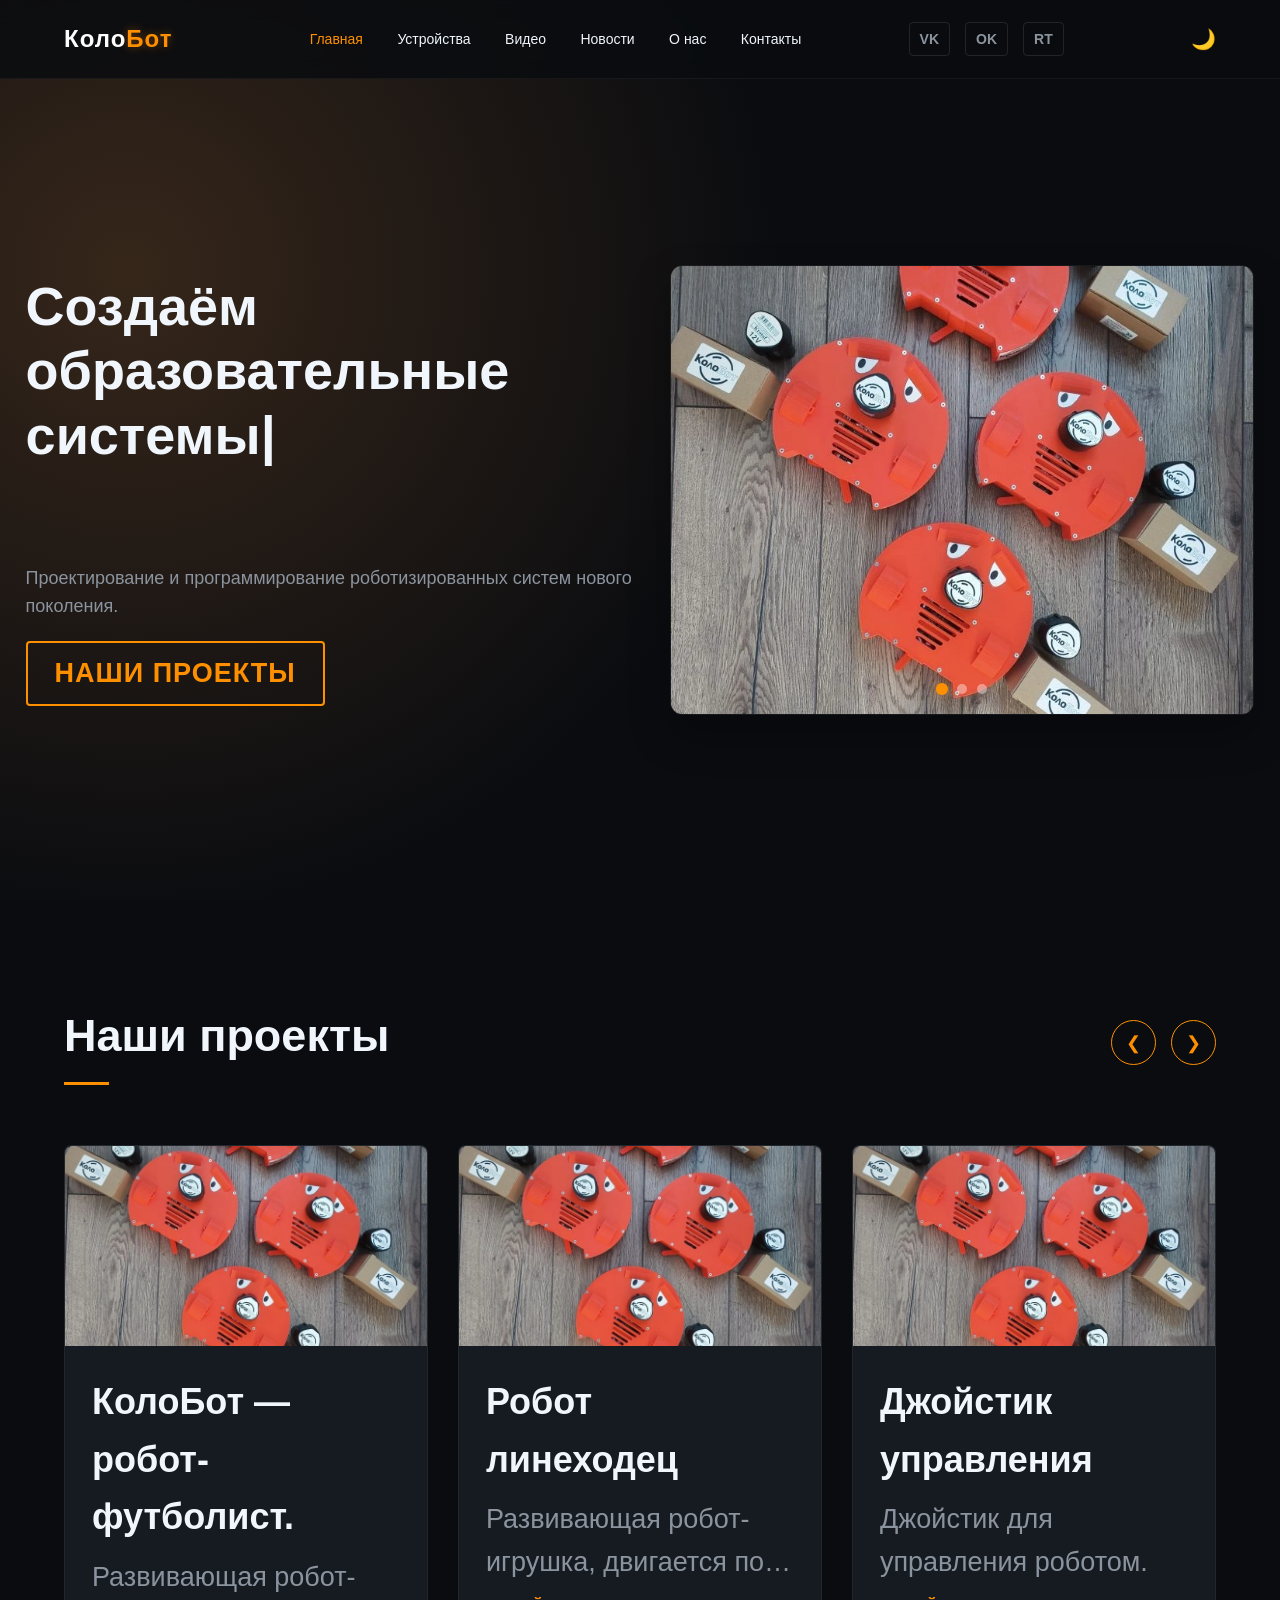
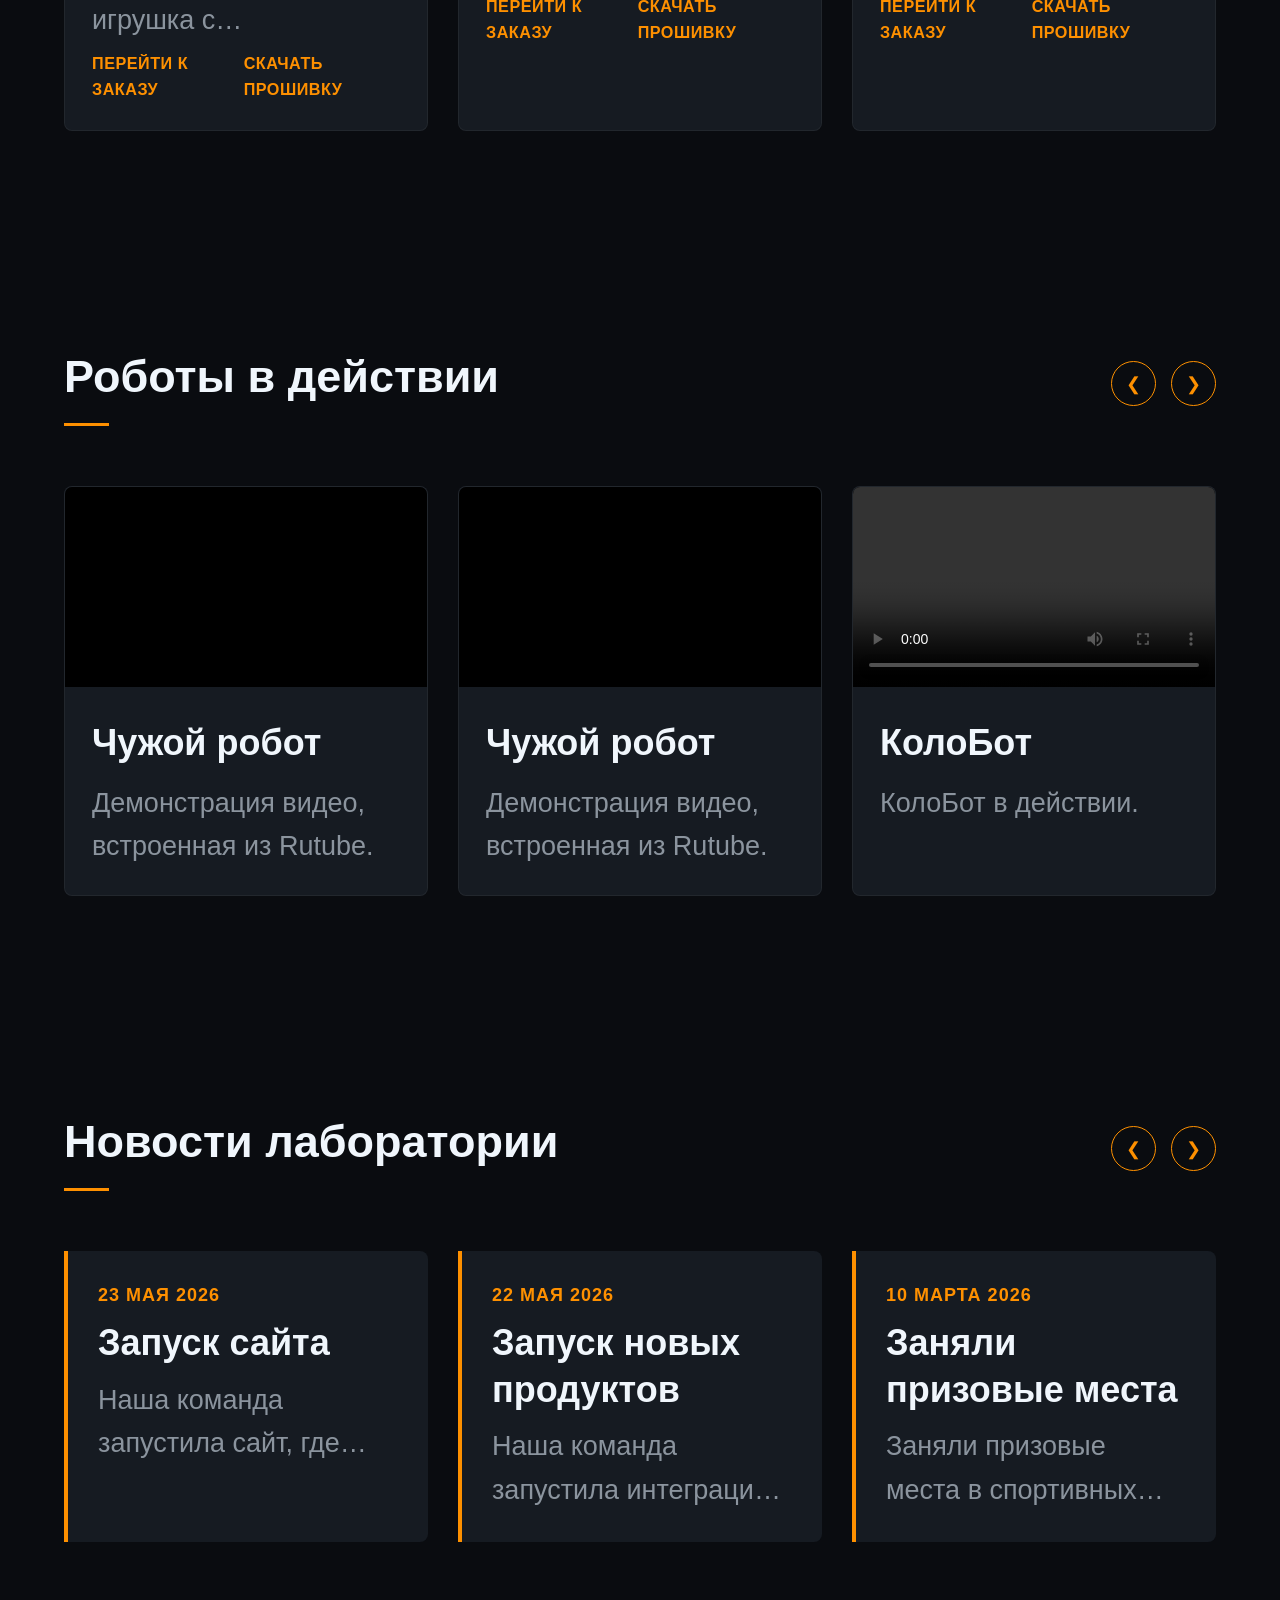
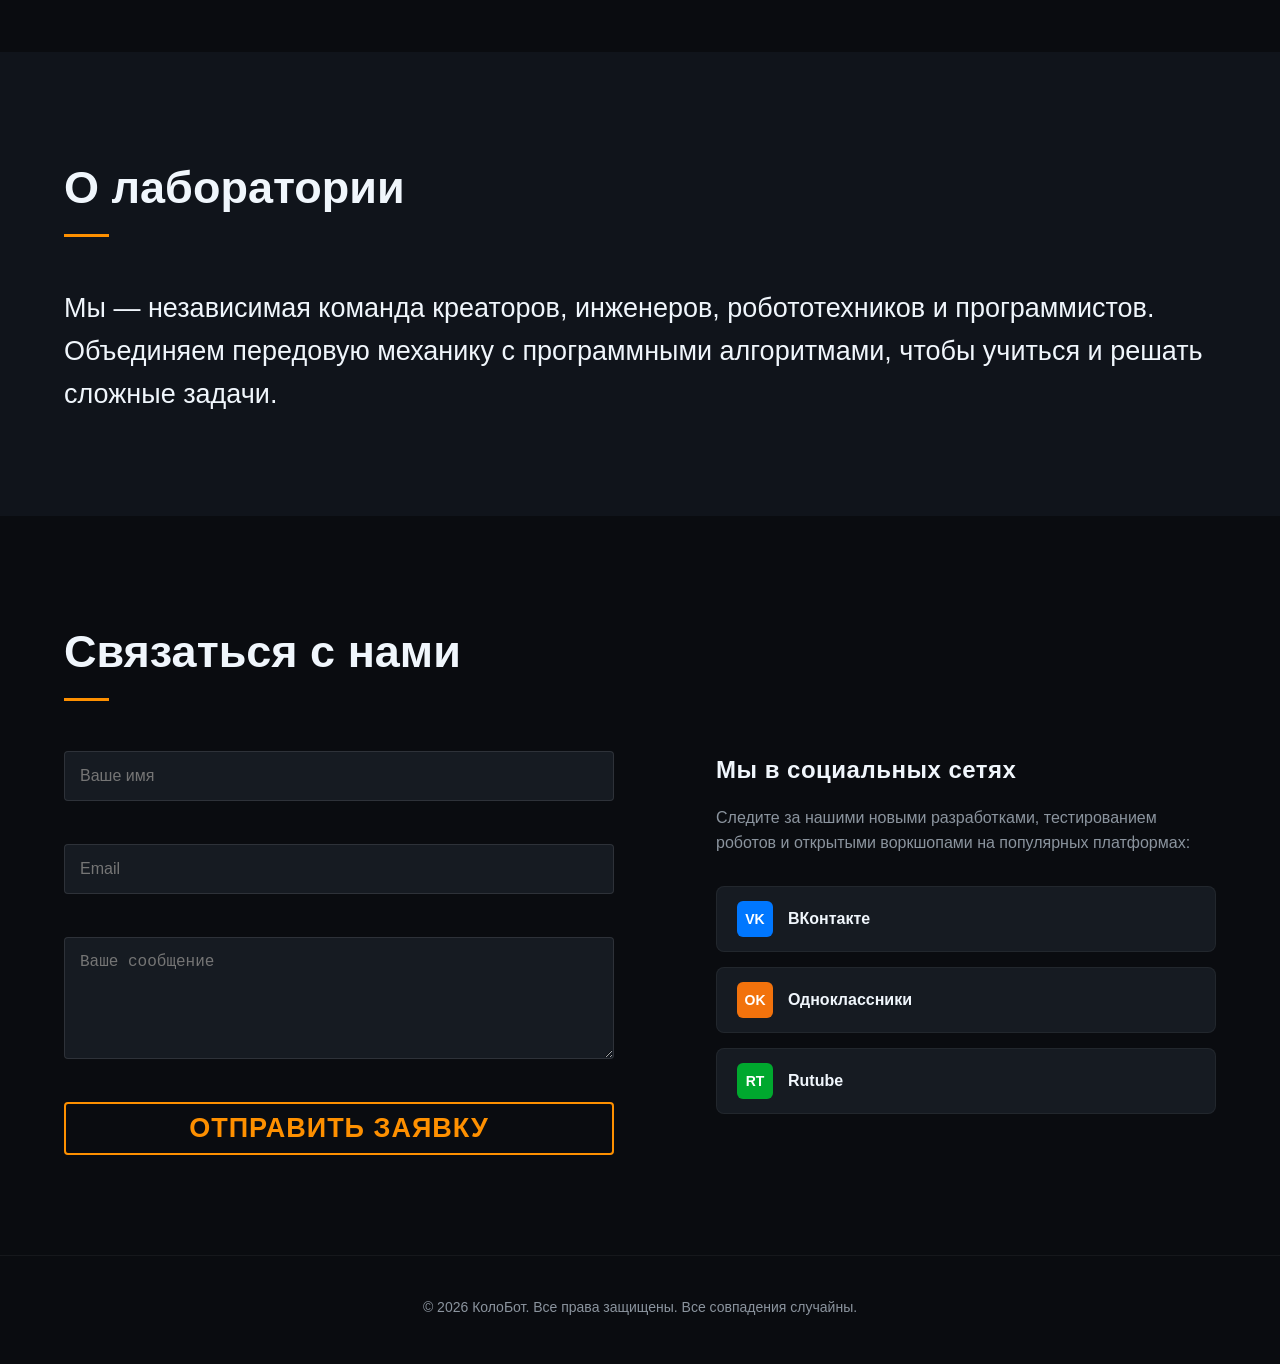
==== index.html @ d5ae2d31 "Add files via upload" ====
<!DOCTYPE html>
<html lang="ru">

<head>
    <meta charset="UTF-8">
    <meta name="viewport" content="width=device-width, initial-scale=1.0">
    <title>КолоБот</title>
    <link rel="stylesheet" href="styles.css">
    <script src="theme_script.js"></script>
    <script defer src="settings/devices.js"></script>
    <script defer src="settings/video.js"></script>
    <script defer src="settings/newsList.js"></script>
    <script defer src="main_script.js"></script>
</head>

<body>
    <header class="header">
        <a href="#main" title="Лаборатория робототехники" class="logo">Коло<span>Бот</span></a>

        <button class="menu-toggle" id="menuToggle" aria-label="Открыть меню">
            <span></span><span></span><span></span>
        </button>

        <nav class="nav" id="navMenu">
            <a href="#main" class="nav-link active">Главная</a>
            <a href="#devices" class="nav-link">Устройства</a>
            <a href="#video-gallery" class="nav-link">Видео</a>
            <a href="#news" class="nav-link">Новости</a>
            <a href="#about" class="nav-link">О нас</a>
            <a href="#contacts" class="nav-link">Контакты</a>

            <!-- Соцсети внутри мобильного меню (для смартфонов) -->
            <div class="header-socials mobile-only">
                <a href="https://vk.com" target="_blank" rel="noopener" title="Наш GitHub">VK</a>
                <a href="https://ok.ru" target="_blank" rel="noopener" title="Наш Telegram">OK</a>
                <a href="https://rutube.ru" target="_blank" rel="noopener" title="Наш Telegram">RT</a>
            </div>
        </nav>

        <!-- Соцсети в шапке (для ПК) -->
        <div class="header-socials desktop-only">
            <a href="https://vk.com" target="_blank" rel="noopener" title="Наш GitHub">VK</a>
            <a href="https://ok.ru" target="_blank" rel="noopener" title="Наш Telegram">OK</a>
            <a href="https://rutube.ru" target="_blank" rel="noopener" title="Наш Telegram">RT</a>
        </div>

        <button class="btn-toggle-theme" id="themeToggle" aria-label="Сменить тему">🌙</button>
    </header>

    <main>
        <!-- Главный экран со слайд-шоу -->
        <section id="main" class="hero">
            <div class="hero-container">
                <div class="hero-content">
                    <h1>Создаём <span id="typing-text"></span></h1>
                    <p>Проектирование и программирование роботизированных систем нового поколения.</p>
                    <a href="#devices" class="btn-primary">Наши проекты</a>
                </div>
                <div class="hero-slideshow" id="heroSlideshow">
                    <!-- Слайд 1 (активный по умолчанию) -->
                    <div class="slide active" style="background-image: url('image/head-img_1.jpg');"></div>
                    <!-- Слайд 2 -->
                    <div class="slide" style="background-color: #374151;"></div>
                    <!-- Слайд 3 -->
                    <div class="slide" style="background-image: url('image/head-img_1.jpg');"></div>
                    <!-- Индикаторы (точки) -->
                    <div class="slideshow-dots" id="slideshowDots">
                        <span class="dot active"></span>
                        <span class="dot"></span>
                        <span class="dot"></span>
                    </div>
                </div>
            </div>
        </section>
        <!-- Раздел: Устройства (с каруселью) -->
        <section id="devices" class="section">
            <div class="section-header">
                <h2 class="section-title">Наши проекты</h2>
                <!-- Кнопки управления каруселью -->
                <div class="carousel-controls">
                    <button class="carousel-btn btn-prev" id="prevBtn" aria-label="Назад">&#10094;</button>
                    <button class="carousel-btn btn-next" id="nextBtn" aria-label="Вперед">&#10095;</button>
                </div>
            </div>
            <div class="carousel-viewport">
                <!-- вставит карточки из JS -->
                <div class="carousel-track" id="carouselTrack"></div>
            </div>
        </section>

        <!-- Раздел: Видеогалерея (с каруселью) -->
        <section id="video-gallery" class="section">
            <div class="section-header">
                <h2 class="section-title">Роботы в действии</h2>
                <!-- Кнопки управления каруселью видео -->
                <div class="carousel-controls">
                    <button class="carousel-btn" id="videoPrevBtn" aria-label="Назад">&#10094;</button>
                    <button class="carousel-btn" id="videoNextBtn" aria-label="Вперед">&#10095;</button>
                </div>
            </div>
            <div class="carousel-viewport">
                <div class="carousel-track" id="videoTrack">
                </div>
            </div>
        </section>

        <!-- Раздел: Новости (с каруселью) -->
        <section id="news" class="section">
            <div class="section-header">
                <h2 class="section-title">Новости лаборатории</h2>
                <div class="carousel-controls">
                    <button class="carousel-btn" id="newsPrevBtn" aria-label="Назад">&#10094;</button>
                    <button class="carousel-btn" id="newsNextBtn" aria-label="Вперед">&#10095;</button>
                </div>
            </div>

            <div class="carousel-viewport">
                <div class="carousel-track" id="newsTrack">
                </div>
            </div>
        </section>

        <!-- Раздел: О нас -->
        <section id="about" class="section bg-alt">
            <h2 class="section-title">О лаборатории</h2>
            <p style="font-size: 3vmin;">Мы — независимая команда креаторов, инженеров, робототехников и программистов. Объединяем передовую
                механику с программными алгоритмами, чтобы учиться и решать сложные задачи.</p>
        </section>

        <!-- Раздел: Контакты -->
        <section id="contacts" class="section">
            <h2 class="section-title">Связаться с нами</h2>
            <div class="contacts-container">
                <form class="contact-form" id="contactForm">
                    <!-- Поле 1: Имя -->
                    <div class="form-group">
                        <input type="text" name="name" id="userName" placeholder="Ваше имя" required
                            autocomplete="name">
                        <span class="error-message" id="nameError"></span>
                    </div>
                    <!-- Поле 2: Email -->
                    <div class="form-group">
                        <input type="email" name="email" id="userEmail" placeholder="Email" required
                            autocomplete="email">
                        <span class="error-message" id="emailError"></span>
                    </div>
                    <!-- Поле 3: Текст сообщения -->
                    <div class="form-group">
                        <textarea name="message" id="userMessage" placeholder="Ваше сообщение" rows="5"
                            required></textarea>
                        <span class="error-message" id="messageError"></span>
                    </div>
                    <button type="submit" class="btn-primary">Отправить заявку</button>
                </form>
                <!-- Правая колонка: Социальные сети и инфо -->
                <div class="contacts-info">
                    <h3>Мы в социальных сетях</h3>
                    <p class="contacts-text">Следите за нашими новыми разработками, тестированием роботов и открытыми
                        воркшопами на популярных платформах:</p>
                    <div class="social-buttons">
                        <!-- Кнопка VK -->
                        <a href="https://vk.com" target="_blank" rel="noopener" class="social-btn vk-btn">
                            <span class="social-icon">VK</span>
                            <span class="social-name">ВКонтакте</span>
                        </a>
                        <!-- Кнопка Одноклассники -->
                        <a href="https://ok.ru" target="_blank" rel="noopener" class="social-btn ok-btn">
                            <span class="social-icon">OK</span>
                            <span class="social-name">Одноклассники</span>
                        </a>
                        <!-- Кнопка Rutube -->
                        <a href="https://rutube.ru" target="_blank" rel="noopener" class="social-btn rutube-btn">
                            <span class="social-icon">RT</span>
                            <span class="social-name">Rutube</span>
                        </a>
                    </div>
                </div>
            </div>
        </section>
    </main>
    <!-- Подвал -->
    <footer class="footer">
        <p>&copy; 2026 КолоБот. Все права защищены. Все совпадения случайны.</p>
    </footer>
    <!-- Модальное окно для детальной информации -->
    <div id="modalOverlay" class="modal-overlay" aria-hidden="true">
        <div class="modal-window">
            <!-- Кнопка закрытия (крестик) -->
            <button class="modal-close" id="modalClose" aria-label="Закрыть окно">&times;</button>
            <!-- Место под контент, который заполнит JS -->
            <div class="modal-image" id="modalImage"></div>
            <!-- кнопка-ссылка и скачать в модальном окне -->
            <div style="display: flex; width: 96%; align-self: center; justify-content: space-between;">
                <a href="#" target="_blank" rel="noopener" class="btn-modal" id="modalLink"
                    style="display: none; width: 40vmin; margin: 1%; text-align: center;">Перейти к заказу</a>
                <a href="#" class="btn-modal" id="downLoadLink"
                    style="display: none; width: 40vmin; margin: 1%; text-align: center;">Скачать прошивку</a>
            </div>
            <!-- Контейнер для видео -->
            <div class="modal-video-container" id="modalVideoContainer">
                <iframe id="modalVideo" src="" frameborder="0" allowfullscreen></iframe>
            </div>
            <div class="modal-content">
                <h3 id="modalTitle">Название устройства</h3>
                <p id="modalDescription">Описание устройства появится здесь...</p>
            </div>
        </div>
    </div>
</body>

</html>
---- styles.css ----
:root {
    --bg-dark: #0a0c10;
    --bg-card: #161b22;
    --bg-alt: #10141b;
    --text-main: #f0f6fc;
    --text-muted: #8b949e;
    --accent: #fe9000;
    --accent-glow: rgba(254, 131, 0, 0.4);
    --transition: all 0.3s ease;
}

* {
    box-sizing: border-box;
    margin: 0;
    padding: 0;
}

html {
    scroll-behavior: smooth;
    font-family: -apple-system, BlinkMacSystemFont, 'Segoe UI', Roboto, sans-serif;
}

body {
    background-color: var(--bg-dark);
    color: var(--text-main);
    line-height: 1.6;
}

html.light-theme {
    --bg-dark: #ffe5ac;
    --bg-card: rgb(255, 195, 126);
    --bg-alt: rgba(230, 116, 21, 0.4);
    --text-main: #1d1d1d;
    --text-muted: #000000;
    --accent: rgb(255, 94, 0);
}

html.light-theme .header {
    background-color: rgba(230, 116, 21, 0.4);
}

/* Привязываем цвет текста в модалке к теме */
html.light-theme .modal-window {
    background-color: var(--bg-dark);
    box-shadow: 0 20px 50px rgba(0, 0, 0, 0.15);
}

/* Стили для светлой темы */
html.light-theme .hero-slideshow {
    box-shadow: 0 20px 40px rgba(0, 0, 0, 0.08);
    border-color: rgba(0, 0, 0, 0.05);
}

/* Стили для мобильного бургер-меню */
.menu-toggle {
    display: none;
    flex-direction: column;
    justify-content: space-between;
    width: 24px;
    height: 18px;
    background: none;
    border: none;
    cursor: pointer;
    z-index: 1001;
}

.menu-toggle span {
    width: 100%;
    height: 2px;
    background-color: var(--text-main);
    transition: var(--transition);
}

/* Анимация бургера в крестик при активации */
.menu-toggle.active span:nth-child(1) {
    transform: translateY(8px) rotate(45deg);
}

.menu-toggle.active span:nth-child(2) {
    opacity: 0;
}

.menu-toggle.active span:nth-child(3) {
    transform: translateY(-8px) rotate(-45deg);
}

/* Шапка сайта */
.header {
    position: fixed;
    top: 0;
    left: 0;
    width: 100%;
    display: flex;
    justify-content: space-between;
    align-items: center;
    padding: 20px 5%;
    background-color: rgba(10, 12, 16, 0.85);
    backdrop-filter: blur(10px);
    z-index: 1000;
    border-bottom: 1px solid rgba(255, 255, 255, 0.05);
}

.logo {
    font-size: 24px;
    font-weight: 800;
    letter-spacing: 1px;
    color: white;
    text-decoration: none;
}

.logo span {
    color: var(--accent);
    text-shadow: 0 0 10px var(--accent-glow);
}

.nav a {
    color: var(--text-main);
    text-decoration: none;
    margin-left: 30px;
    font-size: 14px;
    font-weight: 500;
    transition: var(--transition);
}

.nav a:hover,
.nav a.active {
    color: var(--accent);
}

.btn-toggle-theme {
    background: none;
    border: none;
    cursor: pointer;
    font-size: 20px;
}

/* Главный экран и Слайд-шоу */
/* 1. Основной блок главного экрана */
.hero {
    min-height: 100vh;
    display: flex;
    align-items: center;
    padding: 120px 2% 40px 2%;
    background: radial-gradient(circle at 10% 30%, rgba(231, 143, 66, 0.2), transparent 50%);
    box-sizing: border-box;
}

/* 2. Основной контейнер */
.hero-container {
    display: flex;
    width: 100%;
    align-items: center;
    justify-content: space-between;
    gap: 10px;
}

/* 3. Текстовый блок */
.hero-content {
    flex: 1;
    max-width: 50%;
}

.hero-content h1 {
    font-size: 6vmin;
    line-height: 1.2;
    margin-bottom: 20px;
    height: 30vmin;
}

.hero-content p {
    color: var(--text-muted);
    font-size: 18px;
    margin-bottom: 20px;
}

/* 4. Блок слайд-шоу для ПК */
.hero-slideshow {
    flex: 0 0 calc(50% - 30px);
    height: 50vmin;
    position: relative;
    border-radius: 12px;
    overflow: hidden;
    border: 1px solid rgba(255, 255, 255, 0.05);
    box-shadow: 0 20px 40px rgba(0, 0, 0, 0.3);
}

.hero-slideshow .slide {
    position: absolute;
    top: 0;
    left: 0;
    width: 100%;
    height: 100%;
    background-size: cover;
    background-position: center;
    background-repeat: no-repeat;
    opacity: 0;
    transition: opacity 1.5s ease-in-out;
    z-index: 1;
}

.hero-slideshow .slide.active {
    opacity: 1;
    z-index: 2;
}

/* Кнопки */
.btn-primary,
.btn-modal {
    display: inline-block;
    background: transparent;
    color: var(--accent);
    border: 2px solid var(--accent);
    padding: 1vmin 3vmin;
    font-size: 3vmin;
    font-weight: 600;
    text-decoration: none;
    text-transform: uppercase;
    letter-spacing: 1px;
    border-radius: 4px;
    cursor: pointer;
    transition: var(--transition);
}

.btn-primary:hover,
.btn-modal:hover {
    background: var(--accent);
    color: var(--bg-dark);
    box-shadow: 0 0 20px var(--accent-glow);
}

.btn-modal {
    font-size: 2vmin;
}

/* Секции и сетка (Grid) */
.section {
    padding: 100px 5%;
}

.bg-alt {
    background-color: var(--bg-alt);
}

.section-title {
    font-size: 5vmin;
    margin-bottom: 50px;
    position: relative;
}

.section-title::after {
    content: '';
    display: block;
    width: 5vmin;
    height: 3px;
    background-color: var(--accent);
    margin-top: 10px;
}

/* Карусель */
.section-header {
    display: flex;
    justify-content: space-between;
    align-items: center;
    margin-bottom: 50px;
}

.section-header .section-title {
    margin-bottom: 0;
}

/* Кнопки стрелок */
.carousel-controls {
    display: flex;
    gap: 15px;
}

.carousel-btn {
    background: transparent;
    border: 1px solid var(--accent);
    color: var(--accent);
    width: 45px;
    height: 45px;
    border-radius: 50%;
    cursor: pointer;
    font-size: 18px;
    display: flex;
    align-items: center;
    justify-content: center;
    transition: var(--transition);
}

.carousel-btn:hover {
    background-color: var(--accent);
    color: var(--bg-dark);
    box-shadow: 0 0 15px var(--accent-glow);
}

/* Контейнеры карусели */
.carousel-viewport {
    overflow: hidden;
    width: 100%;
    padding: 10px 0;
}

.carousel-track {
    display: flex;
    gap: 30px;
    transition: transform 0.5s cubic-bezier(0.25, 1, 0.5, 1);
    will-change: transform;
}

/* Фиксированная ширина карточек внутри карусели */
.carousel-track .card {
    flex: 0 0 calc(33.333% - 20px);
    /* Показываем 3 карточки на ПК */
    min-width: 300px;
}

/* Карточки устройств */
.card {
    background-color: var(--bg-card);
    border: 1px solid rgba(255, 255, 255, 0.05);
    border-radius: 8px;
    overflow: hidden;
    transition: var(--transition);
}

.card:hover {
    transform: translateY(-5px);
    border-color: var(--accent);
    box-shadow: 0 10px 30px rgba(0, 0, 0, 0.5);
}

.card-image {
    height: 200px;
    width: 100%;
    background-size: cover;
    background-repeat: no-repeat;
    background-position: center;
}

.card-content {
    padding: 3vmin;
}

.card-content h3 {
    margin-bottom: 10px;
    font-size: 4vmin;
}

.card-content p {
    color: var(--text-muted);
    font-size: 3vmin;
}

/* Контейнер для кнопок в карточке */
.card-buttons {
    display: flex;
    justify-content: space-between;
    align-items: center;
    /*margin-top: 15px;*/
    gap: 1vmin;
}

/* Ссылка в карточках */
.card-link,
.card-link-load {
    display: inline-block;
    margin-top: 1vmin;
    color: var(--accent);
    text-decoration: none;
    font-size: 1.8vmin;
    font-weight: 600;
    text-transform: uppercase;
    letter-spacing: 0.5px;
    transition: var(--transition);
}

.card-link:hover,
.card-link-load:hover {
    text-decoration: underline;
    text-shadow: 0 0 8px var(--accent-glow);
}

/* Форма контактов */
.contact-form {
    flex: 1;
    max-width: 550px;
    display: flex;
    flex-direction: column;
    gap: 20px;
}

.contact-form input,
.contact-form textarea {
    width: 100%;
    background-color: var(--bg-card);
    border: 1px solid rgba(255, 255, 255, 0.1);
    padding: 15px;
    color: var(--text-main);
    border-radius: 4px;
    font-size: 16px;
    outline: none;
    transition: var(--transition);
}

.contact-form input:focus,
.contact-form textarea:focus {
    border-color: var(--accent);
    box-shadow: 0 0 10px rgba(0, 242, 254, 0.1);
}

/* Класс для поля ввода с ошибкой */
.contact-form input.invalid,
.contact-form textarea.invalid {
    border-color: #ff4a4a !important;
    box-shadow: 0 0 10px rgba(255, 74, 74, 0.2) !important;
}

/* Класс для успешно проверенного поля (опционально, приятный фидбек) */
.contact-form input.valid,
.contact-form textarea.valid {
    border-color: #2afe00 !important;
    box-shadow: 0 0 10px rgba(0, 242, 254, 0.1) !important;
}

/* Обёртка для полей (чтобы подсказки вставали ровно под ними) */
.form-group {
    position: relative;
    width: 100%;
    display: flex;
    flex-direction: column;
}

/* Текст ошибки */
.error-message {
    color: #ff4a4a;
    font-size: 12px;
    margin-top: 5px;
    min-height: 18px;
    /* Резервирует место, чтобы форма не дергалась при появлении ошибки */
    opacity: 0;
    transition: opacity 0.3s ease;
}

/* Класс для отображения текста ошибки */
.error-message.visible {
    opacity: 1;
}

/* Двухколоночный блок контактов */
.contacts-container {
    display: flex;
    justify-content: space-between;
    align-items: flex-start;
    gap: 60px;
    width: 100%;
}

/* Правая инфо-колонка */
.contacts-info {
    flex: 1;
    max-width: 500px;
}

.contacts-info h3 {
    font-size: 24px;
    margin-bottom: 15px;
    letter-spacing: 0.5px;
}

.contacts-text {
    color: var(--text-muted);
    font-size: 16px;
    margin-bottom: 30px;
    line-height: 1.6;
}

/* Подвал */
.footer {
    padding: 40px 5%;
    text-align: center;
    color: var(--text-muted);
    font-size: 14px;
    border-top: 1px solid rgba(255, 255, 255, 0.05);
}

/* Каретка для эффекта печатной машинки */
#typing-text::after {
    content: '|';
    animation: blink 0.7s infinite;
}

@keyframes blink {

    0%,
    100% {
        opacity: 1;
    }

    50% {
        opacity: 0;
    }
}

/* Модальный оверлей */
.modal-overlay {
    position: fixed;
    top: 0;
    left: 0;
    width: 100%;
    height: 100%;
    background-color: rgba(0, 0, 0, 0.7);
    backdrop-filter: blur(8px);
    z-index: 2000;
    display: flex;
    justify-content: center;
    align-items: center;
    opacity: 0;
    pointer-events: none;
    transition: opacity 0.4s ease;
    padding: 20px;
    box-sizing: border-box;
}

/* Класс, который JS будет добавлять для показа окна */
.modal-overlay.open {
    opacity: 1;
    pointer-events: auto;
}

/* Окно модалки */
.modal-window {
    background-color: var(--bg-card);
    border: 1px solid rgba(255, 255, 255, 0.1);
    width: 100%;
    max-width: 80%;
    max-height: calc(100vh - 40px);
    border-radius: 12px;
    overflow: hidden;
    position: relative;
    display: flex;
    flex-direction: column;
    transform: translateY(-40px);
    transition: transform 0.4s cubic-bezier(0.25, 1, 0.5, 1);
    box-shadow: 0 20px 50px rgba(0, 0, 0, 0.5);
}

/* Анимация выплывания окна четь сверху вниз */
.modal-overlay.open .modal-window {
    transform: translateY(0);
}

/* Кнопка закрытия */
.modal-close {
    position: absolute;
    top: 15px;
    right: 20px;
    background: none;
    border: none;
    color: var(--text-muted);
    font-size: 32px;
    cursor: pointer;
    transition: var(--transition);
    z-index: 10;
}

.modal-close:hover {
    color: var(--accent);
}

/* Структура контента внутри окна (повторяет карточку) */
.modal-image {
    height: 36vmin;
    width: 100%;
    background-size: cover;
    background-position: center;
}

/* Текстовый блок модалки со встроенным скроллом */
.modal-content {
    padding: 3vmin;
    overflow-y: auto;
    flex-grow: 1;
}

.modal-content h3 {
    font-size: 5vmin;
    margin-bottom: 1vmin;
}

.modal-content p {
    color: var(--text-muted);
    font-size: 3vmin;
    line-height: 1.6;
}

/* Шапка модалки (картинка или видео) фиксирована сверху */
.modal-image,
.modal-video-container {
    flex-shrink: 0;
}

/* Стилизация полосы прокрутки для красивого Hi-Tech вида */
.modal-content::-webkit-scrollbar {
    width: 6px;
}

.modal-content::-webkit-scrollbar-track {
    background: transparent;
}

.modal-content::-webkit-scrollbar-thumb {
    background: var(--accent);
    border-radius: 3px;
}

/* Соцсети в шапке */
.header-socials {
    display: flex;
    gap: 15px;
    margin-right: 20px;
}

.header-socials a {
    color: var(--text-muted);
    text-decoration: none;
    font-size: 14px;
    font-weight: 700;
    border: 1px solid rgba(255, 255, 255, 0.1);
    padding: 5px 10px;
    border-radius: 4px;
    transition: var(--transition);
}

.header-socials a:hover {
    color: var(--accent);
    border-color: var(--accent);
    box-shadow: 0 0 10px var(--accent-glow);
}

/* Переключатели видимости для адаптива */
.mobile-only {
    display: none;
}

/* Раздел новостей */
.news-grid {
    display: grid;
    grid-template-columns: repeat(auto-fit, minmax(300px, 1fr));
    gap: 30px;
}

/* Стильная неоновая полоса слева */
.news-card {
    background-color: var(--bg-card);
    border-left: 4px solid var(--accent);
    padding: 30px;
    border-radius: 0 8px 8px 0;
    transition: var(--transition);
}

/* Сдвиг вправо при наведении */
.news-card:hover {
    transform: translateX(8px);
    box-shadow: 0 10px 25px rgba(0, 0, 0, 0.3);
}

.news-date {
    font-size: 2vmin;
    color: var(--accent);
    font-weight: 600;
    text-transform: uppercase;
    letter-spacing: 1px;
    margin-bottom: 10px;
}

.news-card h3 {
    font-size: 4vmin;
    margin-bottom: 12px;
    line-height: 1.3;
}

.news-card p {
    color: var(--text-muted);
    font-size: 3vmin;
    line-height: 1.6;
}

/* Ограничение текста в превью-карточках */
.card-content p,
.news-card p {
    display: -webkit-box;
    -webkit-line-clamp: 2;
    line-clamp: 2;
    /* Показывать строго 2 строки текста */
    -webkit-box-orient: vertical;
    overflow: hidden;
    /* Скрывать всё, что не поместилось */
    text-overflow: ellipsis;
    /* Добавляет троеточие в конце (...) */
    height: calc(1.6em * 2);
    /* Фиксированная высота: interline (1.6) * 2 строки */
}

/* Дополнительные стили для светлой темы */
html.light-theme .header-socials a {
    border-color: rgba(0, 0, 0, 0.1);
}

html.light-theme .news-card:hover {
    box-shadow: 0 10px 25px rgba(0, 0, 0, 0.05);
}

/* Интеграция новостей в карусель */
/* 3 карточки на ПК */
#newsTrack .news-card {
    flex: 0 0 calc(33.333% - 20px);
    min-width: 300px;
    background-color: var(--bg-card);
    border-left: 4px solid var(--accent);
    padding: 30px;
    border-radius: 0 8px 8px 0;
    transition: var(--transition);
    box-sizing: border-box;
}

#newsTrack .news-card:hover {
    transform: translateY(-5px);
    box-shadow: 0 10px 25px rgba(0, 0, 0, 0.3);
}

.card-clickable {
    cursor: pointer;
}

/* Стили для карусели видео */
/* 3 карточки на ПК */
#videoTrack .video-card {
    flex: 0 0 calc(33.333% - 20px);
    min-width: 300px;
    background-color: var(--bg-card);
    border: 1px solid rgba(255, 255, 255, 0.05);
    border-radius: 8px;
    overflow: hidden;
    transition: var(--transition);
    box-sizing: border-box;
}

#videoTrack .video-card:hover {
    border-color: var(--accent);
    box-shadow: 0 10px 25px rgba(0, 0, 0, 0.3);
}

/* Ограничиваем видео пропорциями экрана */
.video-wrapper {
    position: relative;
    width: 100%;
    height: 200px;
    background-color: #000;
}

.video-wrapper video {
    width: 100%;
    height: 100%;
    object-fit: cover;
}

/* Растягиваем сторонние плееры на всю ширину и высоту обертки карточки */
.video-wrapper iframe {
    width: 100%;
    height: 100%;
    border: 0;
}

/* Индикаторы слайд-шоу */
.slideshow-dots {
    position: absolute;
    bottom: 20px;
    left: 50%;
    transform: translateX(-50%);
    display: flex;
    gap: 10px;
    z-index: 10;
}

.dot {
    width: 10px;
    height: 10px;
    border-radius: 50%;
    background-color: rgba(255, 255, 255, 0.4);
    transition: var(--transition);
}

/* Стиль для точки, соответствующей активному слайду */
.dot.active {
    background-color: var(--accent);
    box-shadow: 0 0 8px var(--accent-glow);
    transform: scale(1.2);
}

/* Контейнер кнопок */
.social-buttons {
    display: flex;
    flex-direction: column;
    gap: 15px;
}

/* Базовый стиль технологичной кнопки соцсети */
.social-btn {
    display: flex;
    align-items: center;
    text-decoration: none;
    padding: 14px 20px;
    border-radius: 8px;
    background-color: var(--bg-card);
    border: 1px solid rgba(255, 255, 255, 0.05);
    color: var(--text-main);
    font-weight: 600;
    transition: var(--transition);
}

/* Квадратная плашка под мини-иконку/буквы */
.social-icon {
    display: flex;
    align-items: center;
    justify-content: center;
    width: 36px;
    height: 36px;
    border-radius: 6px;
    font-size: 14px;
    font-weight: 800;
    color: #fff;
    margin-right: 15px;
    flex-shrink: 0;
}

/* Эффекты наведения (Hover) */
/* Плавный сдвиг вправо */
.social-btn:hover {
    transform: translateX(8px);
    border-color: var(--accent);
    box-shadow: 0 5px 15px rgba(0, 0, 0, 0.2);
}

/* Фирменные цвета для иконок */
.vk-btn .social-icon {
    background-color: #0077ff;
}

.ok-btn .social-icon {
    background-color: #f2720c;
}

.rutube-btn .social-icon {
    background-color: #00a82e;
}

.vk-btn:hover {
    box-shadow: 0 0 15px rgba(0, 119, 255, 0.2);
}

.ok-btn:hover {
    box-shadow: 0 0 15px rgba(242, 114, 12, 0.2);
}

.rutube-btn:hover {
    box-shadow: 0 0 15px rgba(0, 168, 46, 0.2);
}

/* Адаптивность для мобильных */
@media (max-width: 768px) {
    .menu-toggle {
        display: flex;
    }

    .nav {
        display: flex;
        position: fixed;
        top: 0;
        right: -100%;
        width: 70%;
        height: 100vh;
        background-color: var(--bg-card);
        flex-direction: column;
        align-items: center;
        justify-content: center;
        gap: 3vmin;
        transition: var(--transition);
        box-shadow: -5px 0 15px rgba(0, 0, 0, 0.1);
    }

    .nav.active {
        right: 0;
    }

    .nav a {
        margin-left: 0;
        font-size: 18px;
    }

    .desktop-only {
        display: none;
    }

    .mobile-only {
        display: flex;
    }

    .hero {
        height: auto;
        min-height: 100vh;
        display: block;
    }

    .hero-container {
        display: block;
        width: 100%;
    }

    .hero-content {
        max-width: 100%;
        text-align: center;
        margin-bottom: 20px;
    }

    .hero-content h1 {
        font-size: 6vmin;
        height: 20vmin;
    }

    /* Слайд-шоу на мобильном теперь имеет жесткие, независимые размеры */
    .hero-slideshow {
        display: block;
        width: 100%;
        height: 50vmin;
        margin: 0 auto;
    }
}

/* Адаптивность для карусели */
/* 2 на планшете */
@media (max-width: 1024px) {
    .carousel-track .card {
        flex: 0 0 calc(50% - 15px);
    }

    #newsTrack .news-card {
        flex: 0 0 calc(50% - 15px);
    }

    #videoTrack .video-card {
        flex: 0 0 calc(50% - 15px);
    }
}

/* Показываем 1 карточку на смартфонах */
@media (max-width: 600px) {
    .carousel-track .card {
        flex: 0 0 100%;
    }

    .section-header {
        flex-direction: column;
        align-items: flex-start;
        gap: 20px;
    }

    #newsTrack .news-card {
        flex: 0 0 100%;
    }

    #videoTrack .video-card {
        flex: 0 0 100%;
    }
}

/* Адаптивность под мобильные телефоны */
@media (max-width: 868px) {

    /* Перестраиваем в один столбец */
    .contacts-container {
        flex-direction: column;
        align-items: stretch;
        gap: 40px;
    }

    /* Форма будет первой */
    .contact-form {
        max-width: 100%;
        order: 1;
    }

    /* Соцсети опустятся под форму */
    .contacts-info {
        max-width: 100%;
        order: 2;
    }
}

/*@media (max-width: 360px) {
    .card-buttons {
        flex-direction: column;
        align-items: flex-start;
        gap: 12px;
    }
}*/
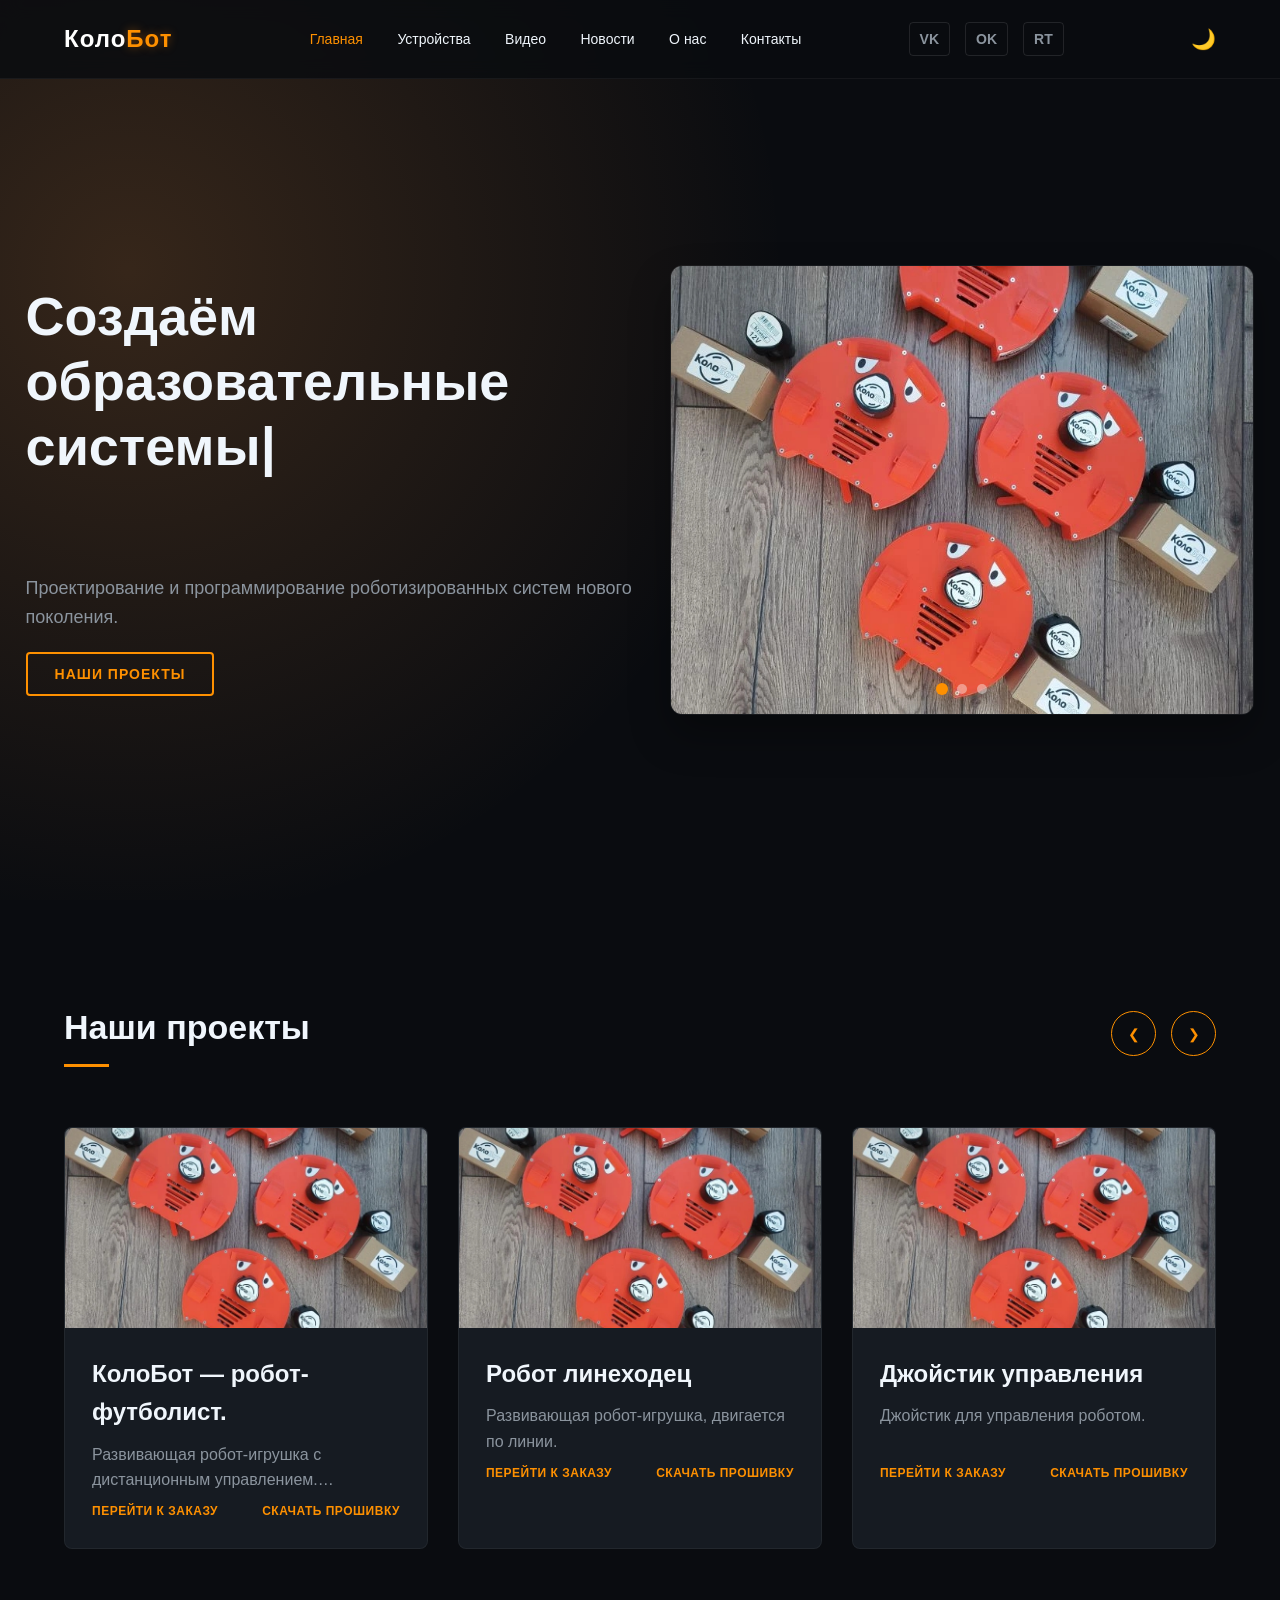
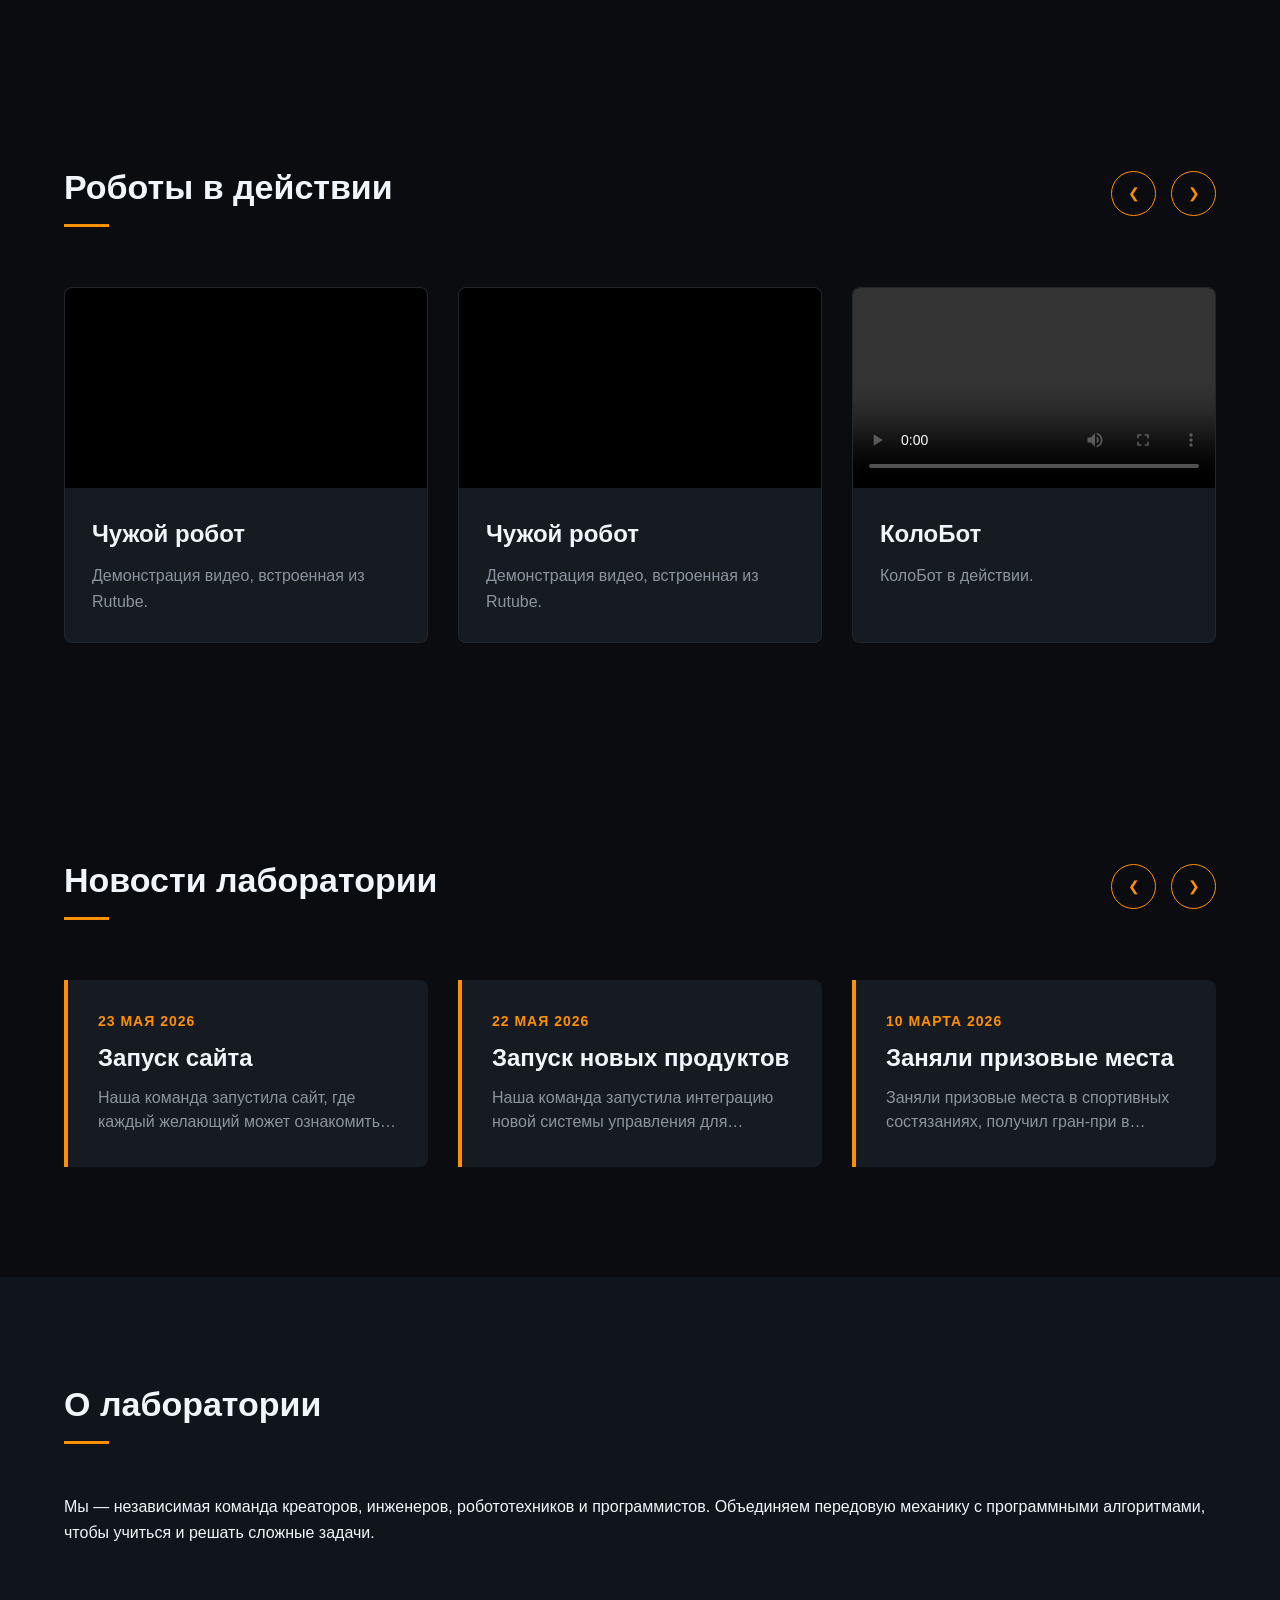
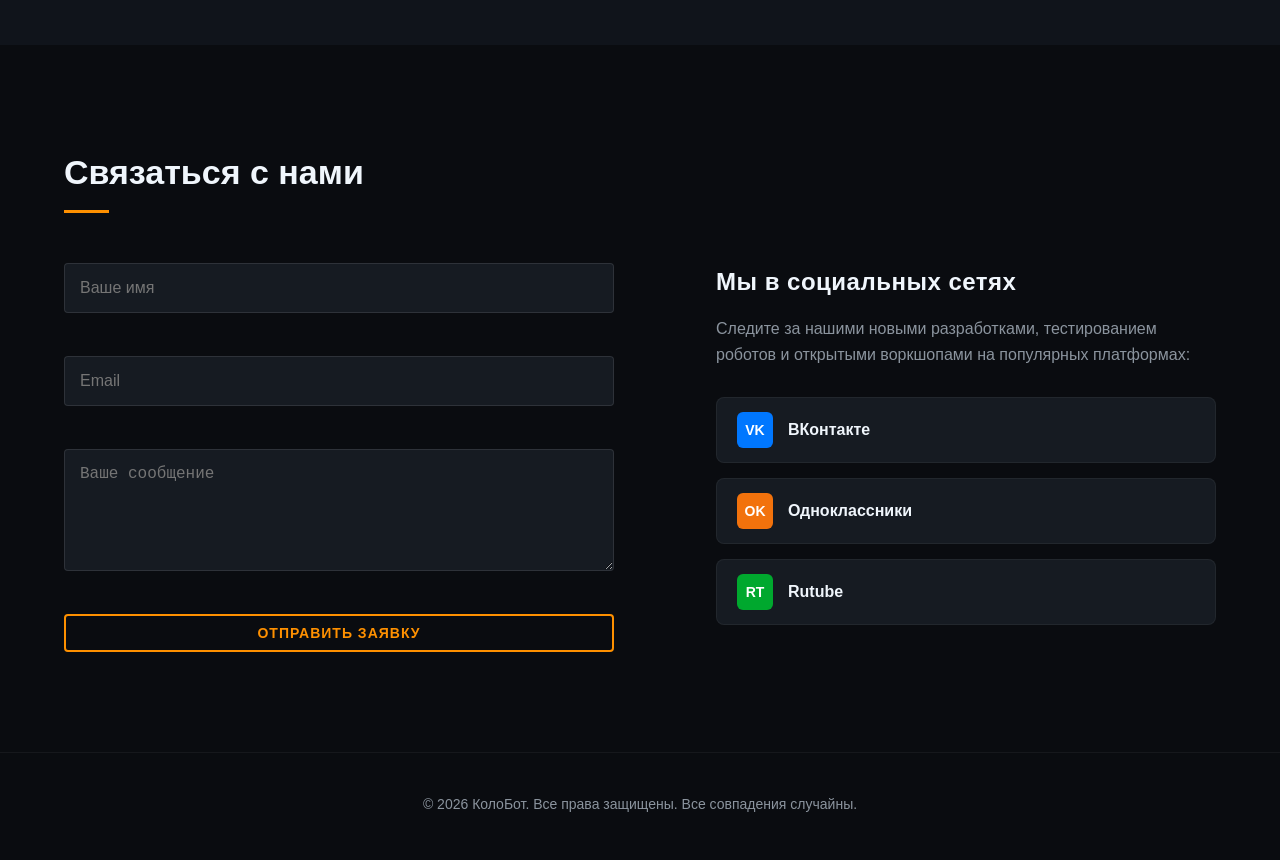
==== commit 966b48f6: "Add files via upload" ====
--- a/index.html
+++ b/index.html
@@ -123,7 +123,7 @@
         <!-- Раздел: О нас -->
         <section id="about" class="section bg-alt">
             <h2 class="section-title">О лаборатории</h2>
-            <p style="font-size: 3vmin;">Мы — независимая команда креаторов, инженеров, робототехников и программистов. Объединяем передовую
+            <p style="font-size: 16px;">Мы — независимая команда креаторов, инженеров, робототехников и программистов. Объединяем передовую
                 механику с программными алгоритмами, чтобы учиться и решать сложные задачи.</p>
         </section>
 
--- a/styles.css
+++ b/styles.css
@@ -211,7 +211,7 @@
     color: var(--accent);
     border: 2px solid var(--accent);
     padding: 1vmin 3vmin;
-    font-size: 3vmin;
+    font-size: 14px;
     font-weight: 600;
     text-decoration: none;
     text-transform: uppercase;
@@ -229,7 +229,7 @@
 }
 
 .btn-modal {
-    font-size: 2vmin;
+    font-size: 14px;
 }
 
 /* Секции и сетка (Grid) */
@@ -242,7 +242,7 @@
 }
 
 .section-title {
-    font-size: 5vmin;
+    font-size: 34px;
     margin-bottom: 50px;
     position: relative;
 }
@@ -282,7 +282,7 @@
     height: 45px;
     border-radius: 50%;
     cursor: pointer;
-    font-size: 18px;
+    font-size: 14px;
     display: flex;
     align-items: center;
     justify-content: center;
@@ -345,12 +345,12 @@
 
 .card-content h3 {
     margin-bottom: 10px;
-    font-size: 4vmin;
+    font-size: 24px;
 }
 
 .card-content p {
     color: var(--text-muted);
-    font-size: 3vmin;
+    font-size: 16px;
 }
 
 /* Контейнер для кнопок в карточке */
@@ -369,7 +369,7 @@
     margin-top: 1vmin;
     color: var(--accent);
     text-decoration: none;
-    font-size: 1.8vmin;
+    font-size: 12px;
     font-weight: 600;
     text-transform: uppercase;
     letter-spacing: 0.5px;
@@ -435,7 +435,7 @@
 /* Текст ошибки */
 .error-message {
     color: #ff4a4a;
-    font-size: 12px;
+    font-size: 14px;
     margin-top: 5px;
     min-height: 18px;
     /* Резервирует место, чтобы форма не дергалась при появлении ошибки */
@@ -559,7 +559,7 @@
     background: none;
     border: none;
     color: var(--text-muted);
-    font-size: 32px;
+    font-size: 24px;
     cursor: pointer;
     transition: var(--transition);
     z-index: 10;
@@ -585,13 +585,13 @@
 }
 
 .modal-content h3 {
-    font-size: 5vmin;
+    font-size: 24px;
     margin-bottom: 1vmin;
 }
 
 .modal-content p {
     color: var(--text-muted);
-    font-size: 3vmin;
+    font-size: 16px;
     line-height: 1.6;
 }
 
@@ -667,7 +667,7 @@
 }
 
 .news-date {
-    font-size: 2vmin;
+    font-size: 14px;
     color: var(--accent);
     font-weight: 600;
     text-transform: uppercase;
@@ -676,15 +676,15 @@
 }
 
 .news-card h3 {
-    font-size: 4vmin;
+    font-size: 24px;
     margin-bottom: 12px;
     line-height: 1.3;
 }
 
 .news-card p {
     color: var(--text-muted);
-    font-size: 3vmin;
-    line-height: 1.6;
+    font-size: 16px;
+    line-height: 24px;
 }
 
 /* Ограничение текста в превью-карточках */
@@ -896,7 +896,7 @@
 
     .nav a {
         margin-left: 0;
-        font-size: 18px;
+        font-size: 14px;
     }
 
     .desktop-only {
@@ -925,7 +925,7 @@
     }
 
     .hero-content h1 {
-        font-size: 6vmin;
+        font-size: 24px;
         height: 20vmin;
     }
 
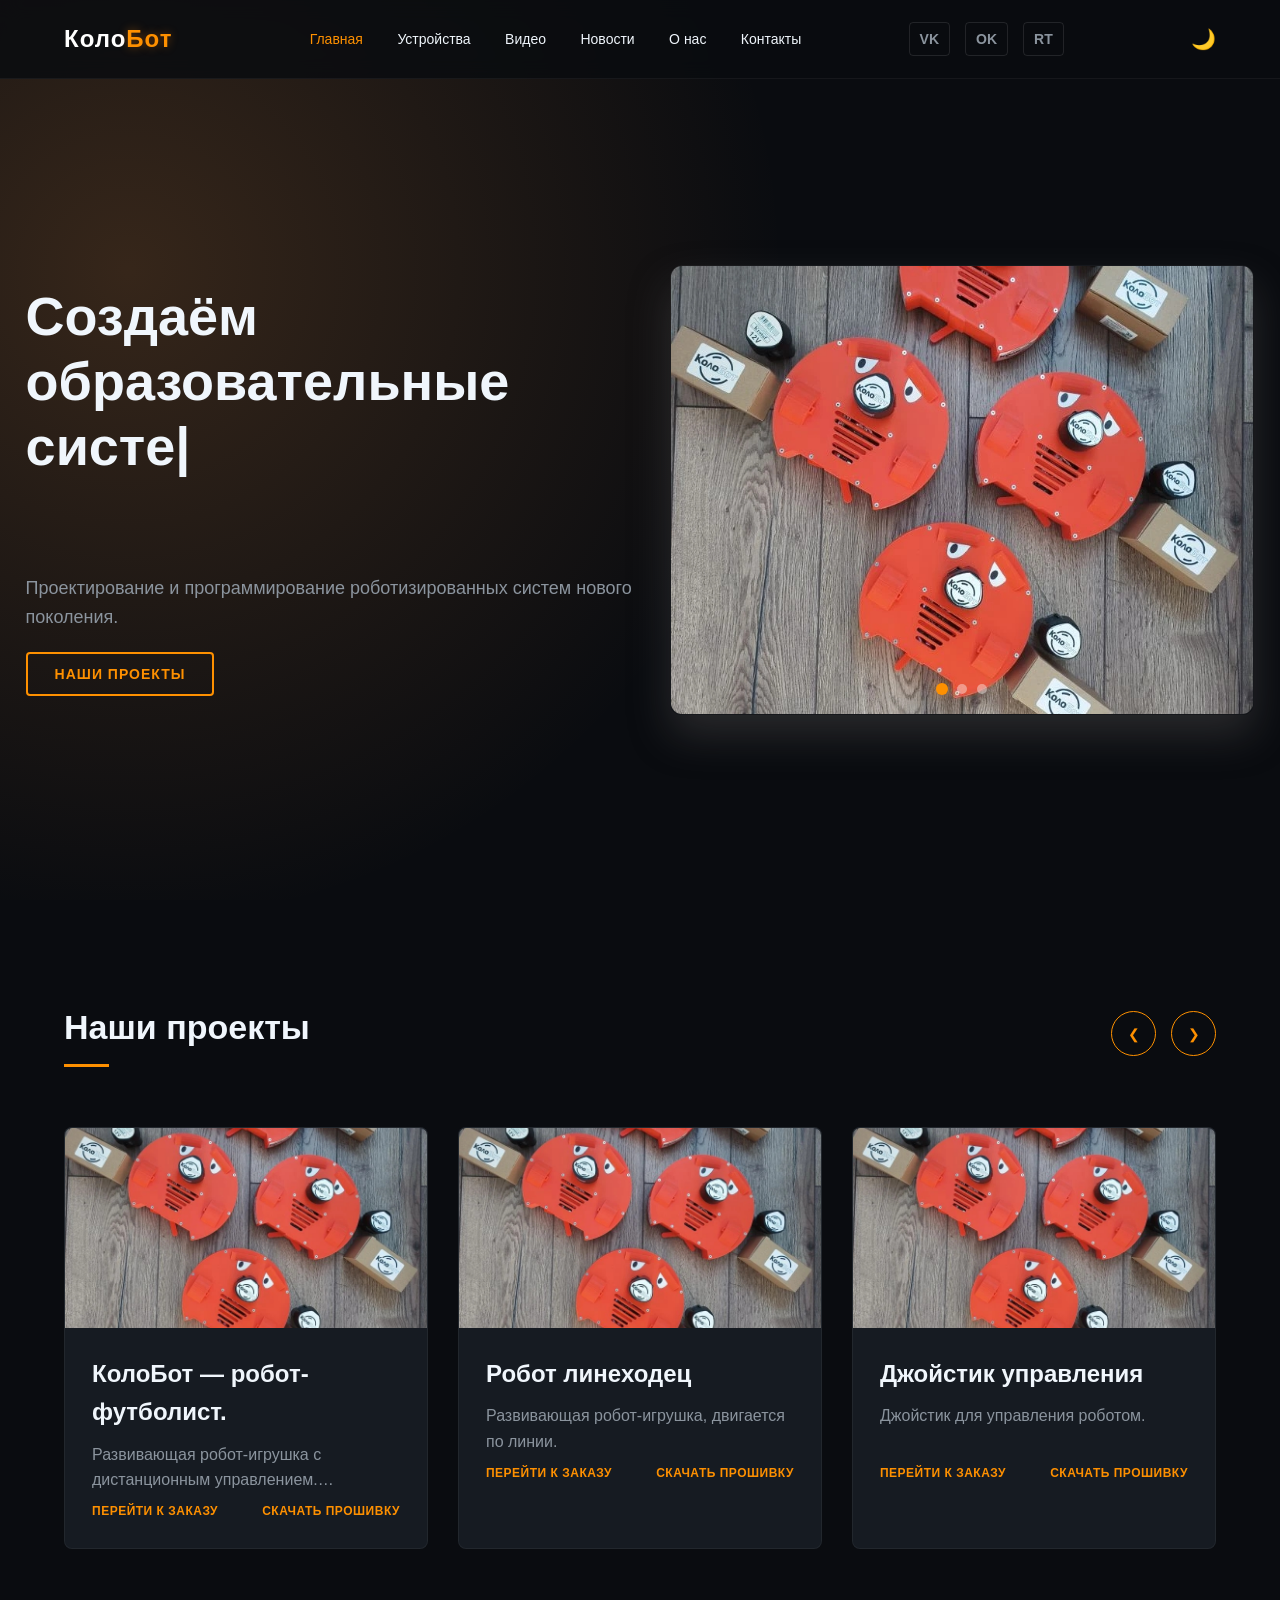
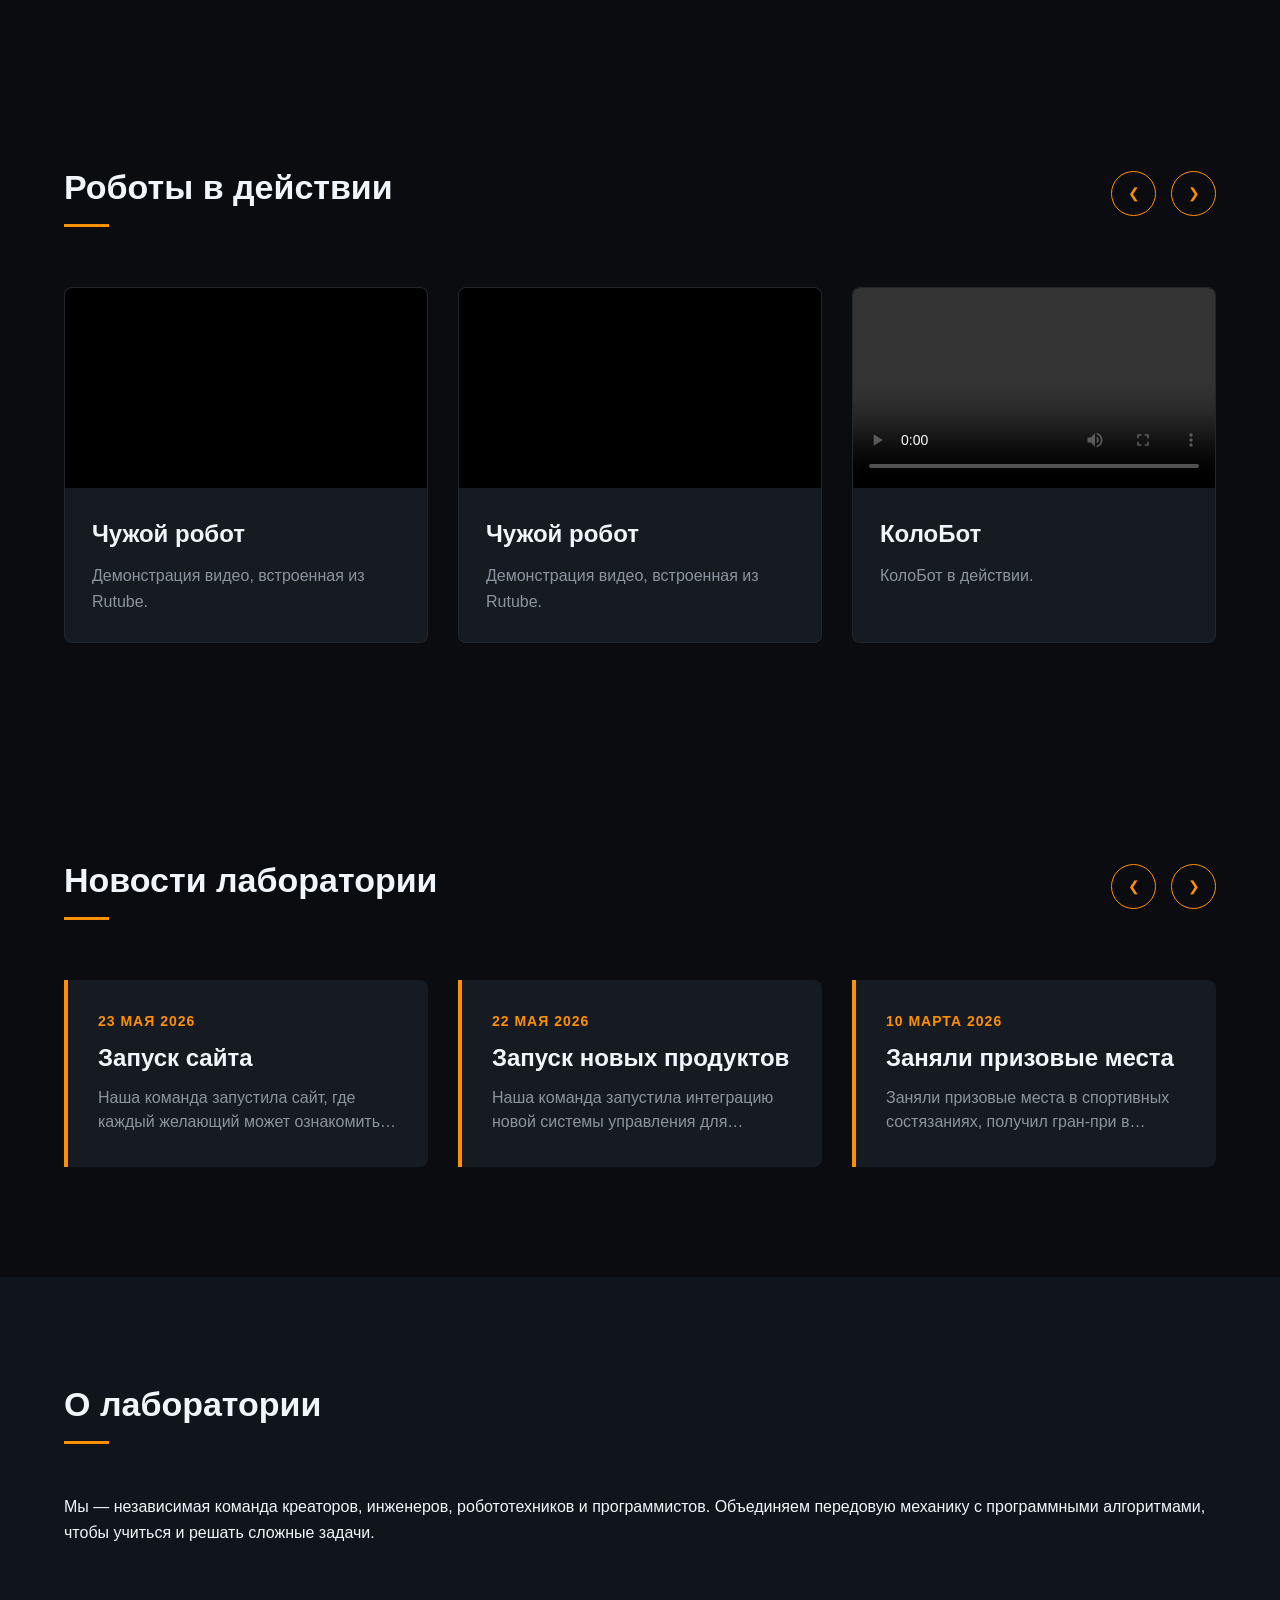
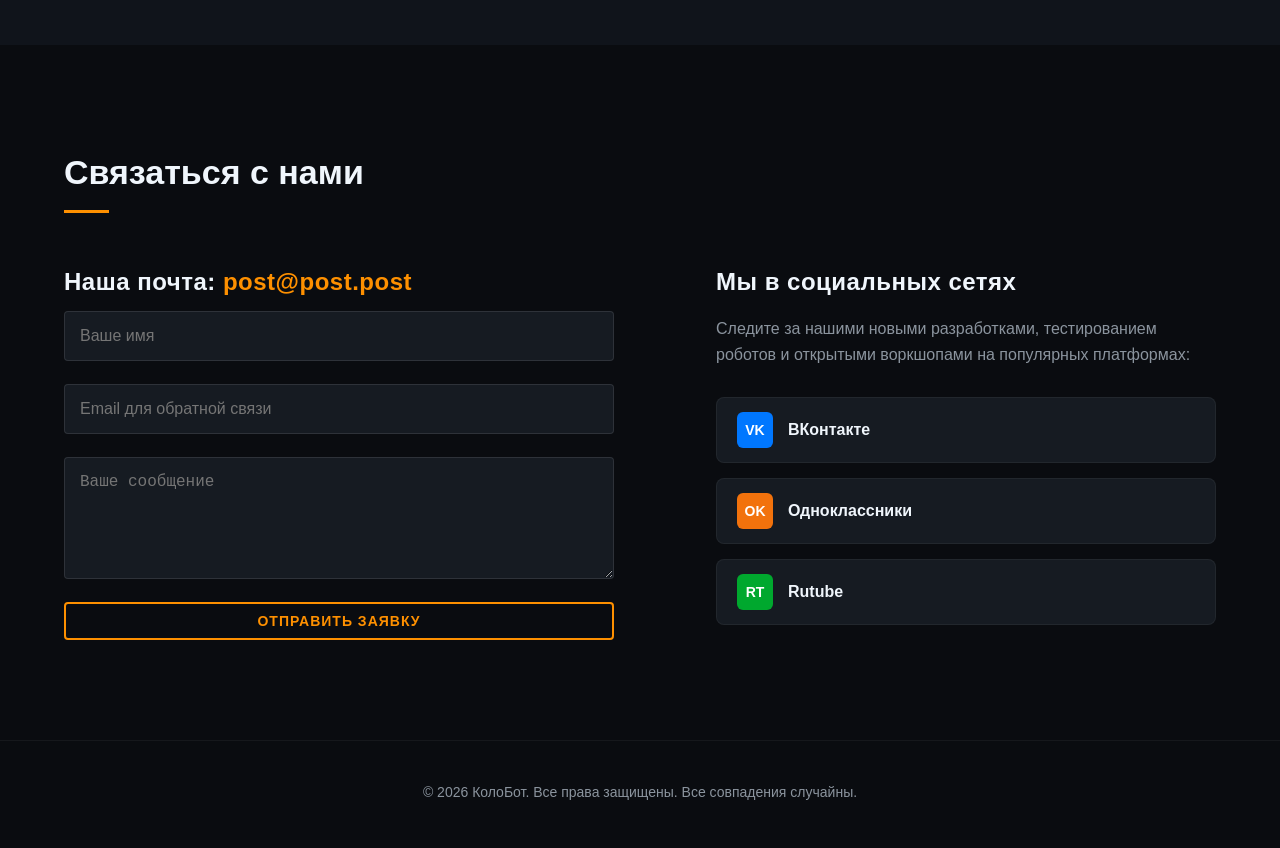
==== commit 276ef053: "update 26 05 26" ====
--- a/index.html
+++ b/index.html
@@ -7,6 +7,7 @@
     <title>КолоБот</title>
     <link rel="stylesheet" href="styles.css">
     <script src="theme_script.js"></script>
+    <script defer src="settings/socialLinks.js"></script>
     <script defer src="settings/devices.js"></script>
     <script defer src="settings/video.js"></script>
     <script defer src="settings/newsList.js"></script>
@@ -16,7 +17,6 @@
 <body>
     <header class="header">
         <a href="#main" title="Лаборатория робототехники" class="logo">Коло<span>Бот</span></a>
-
         <button class="menu-toggle" id="menuToggle" aria-label="Открыть меню">
             <span></span><span></span><span></span>
         </button>
@@ -31,17 +31,17 @@
 
             <!-- Соцсети внутри мобильного меню (для смартфонов) -->
             <div class="header-socials mobile-only">
-                <a href="https://vk.com" target="_blank" rel="noopener" title="Наш GitHub">VK</a>
-                <a href="https://ok.ru" target="_blank" rel="noopener" title="Наш Telegram">OK</a>
-                <a href="https://rutube.ru" target="_blank" rel="noopener" title="Наш Telegram">RT</a>
+                <a data-link="vkLink" href="#" target="_blank" rel="noopener" title="Наш GitHub">VK</a>
+                <a data-link="okLink" href="#" target="_blank" rel="noopener" title="Наш Telegram">OK</a>
+                <a data-link="rutubeLink" target="_blank" rel="noopener" title="Наш Telegram">RT</a>
             </div>
         </nav>
 
         <!-- Соцсети в шапке (для ПК) -->
         <div class="header-socials desktop-only">
-            <a href="https://vk.com" target="_blank" rel="noopener" title="Наш GitHub">VK</a>
-            <a href="https://ok.ru" target="_blank" rel="noopener" title="Наш Telegram">OK</a>
-            <a href="https://rutube.ru" target="_blank" rel="noopener" title="Наш Telegram">RT</a>
+            <a data-link="vkLink" href="#" target="_blank" rel="noopener" title="Наш GitHub">VK</a>
+            <a data-link="okLink" href="#" target="_blank" rel="noopener" title="Наш Telegram">OK</a>
+            <a data-link="rutubeLink" target="_blank" rel="noopener" title="Наш Telegram">RT</a>
         </div>
 
         <button class="btn-toggle-theme" id="themeToggle" aria-label="Сменить тему">🌙</button>
@@ -132,6 +132,7 @@
             <h2 class="section-title">Связаться с нами</h2>
             <div class="contacts-container">
                 <form class="contact-form" id="contactForm">
+                    <h3>Наша почта: <span>post@post.post</span></h3>
                     <!-- Поле 1: Имя -->
                     <div class="form-group">
                         <input type="text" name="name" id="userName" placeholder="Ваше имя" required
@@ -140,7 +141,7 @@
                     </div>
                     <!-- Поле 2: Email -->
                     <div class="form-group">
-                        <input type="email" name="email" id="userEmail" placeholder="Email" required
+                        <input type="email" name="email" id="userEmail" placeholder="Email для обратной связи" required
                             autocomplete="email">
                         <span class="error-message" id="emailError"></span>
                     </div>
@@ -159,17 +160,17 @@
                         воркшопами на популярных платформах:</p>
                     <div class="social-buttons">
                         <!-- Кнопка VK -->
-                        <a href="https://vk.com" target="_blank" rel="noopener" class="social-btn vk-btn">
+                        <a data-link="vkLink" href="#" target="_blank" rel="noopener" class="social-btn vk-btn">
                             <span class="social-icon">VK</span>
                             <span class="social-name">ВКонтакте</span>
                         </a>
                         <!-- Кнопка Одноклассники -->
-                        <a href="https://ok.ru" target="_blank" rel="noopener" class="social-btn ok-btn">
+                        <a data-link="okLink" href="#" target="_blank" rel="noopener" class="social-btn ok-btn">
                             <span class="social-icon">OK</span>
                             <span class="social-name">Одноклассники</span>
                         </a>
                         <!-- Кнопка Rutube -->
-                        <a href="https://rutube.ru" target="_blank" rel="noopener" class="social-btn rutube-btn">
+                        <a data-link="rutubeLink" target="_blank" rel="noopener" class="social-btn rutube-btn">
                             <span class="social-icon">RT</span>
                             <span class="social-name">Rutube</span>
                         </a>
@@ -192,9 +193,9 @@
             <!-- кнопка-ссылка и скачать в модальном окне -->
             <div style="display: flex; width: 96%; align-self: center; justify-content: space-between;">
                 <a href="#" target="_blank" rel="noopener" class="btn-modal" id="modalLink"
-                    style="display: none; width: 40vmin; margin: 1%; text-align: center;">Перейти к заказу</a>
+                    style="display: none; width: 40%; margin: 1%; text-align: center;">Перейти к заказу</a>
                 <a href="#" class="btn-modal" id="downLoadLink"
-                    style="display: none; width: 40vmin; margin: 1%; text-align: center;">Скачать прошивку</a>
+                    style="display: none; width: 40%; margin: 1%; text-align: center;">Скачать прошивку</a>
             </div>
             <!-- Контейнер для видео -->
             <div class="modal-video-container" id="modalVideoContainer">
--- a/styles.css
+++ b/styles.css
@@ -47,9 +47,10 @@
 
 /* Стили для светлой темы */
 html.light-theme .hero-slideshow {
-    box-shadow: 0 20px 40px rgba(0, 0, 0, 0.08);
-    border-color: rgba(0, 0, 0, 0.05);
-}
+    box-shadow: 0 20px 40px rgba(0, 0, 0, 0.6);
+    /*border-color: rgba(0, 0, 0, 0.05);*/
+}
+
 
 /* Стили для мобильного бургер-меню */
 .menu-toggle {
@@ -181,7 +182,7 @@
     border-radius: 12px;
     overflow: hidden;
     border: 1px solid rgba(255, 255, 255, 0.05);
-    box-shadow: 0 20px 40px rgba(0, 0, 0, 0.3);
+    box-shadow: 0 20px 40px rgba(87, 86, 86, 0.4);
 }
 
 .hero-slideshow .slide {
@@ -229,7 +230,7 @@
 }
 
 .btn-modal {
-    font-size: 14px;
+    font-size: 10px;
 }
 
 /* Секции и сетка (Grid) */
@@ -388,7 +389,7 @@
     max-width: 550px;
     display: flex;
     flex-direction: column;
-    gap: 20px;
+    /*gap: 20px;*/
 }
 
 .contact-form input,
@@ -422,6 +423,17 @@
 .contact-form textarea.valid {
     border-color: #2afe00 !important;
     box-shadow: 0 0 10px rgba(0, 242, 254, 0.1) !important;
+}
+
+.contact-form h3 {
+    font-size: 24px;
+    margin-bottom: 15px;
+    letter-spacing: 0.5px;
+    margin-bottom: 10px;
+}
+
+.contact-form h3 span {
+    color: var(--accent);
 }
 
 /* Обёртка для полей (чтобы подсказки вставали ровно под ними) */
@@ -534,7 +546,7 @@
     background-color: var(--bg-card);
     border: 1px solid rgba(255, 255, 255, 0.1);
     width: 100%;
-    max-width: 80%;
+    max-width: 700px;
     max-height: calc(100vh - 40px);
     border-radius: 12px;
     overflow: hidden;
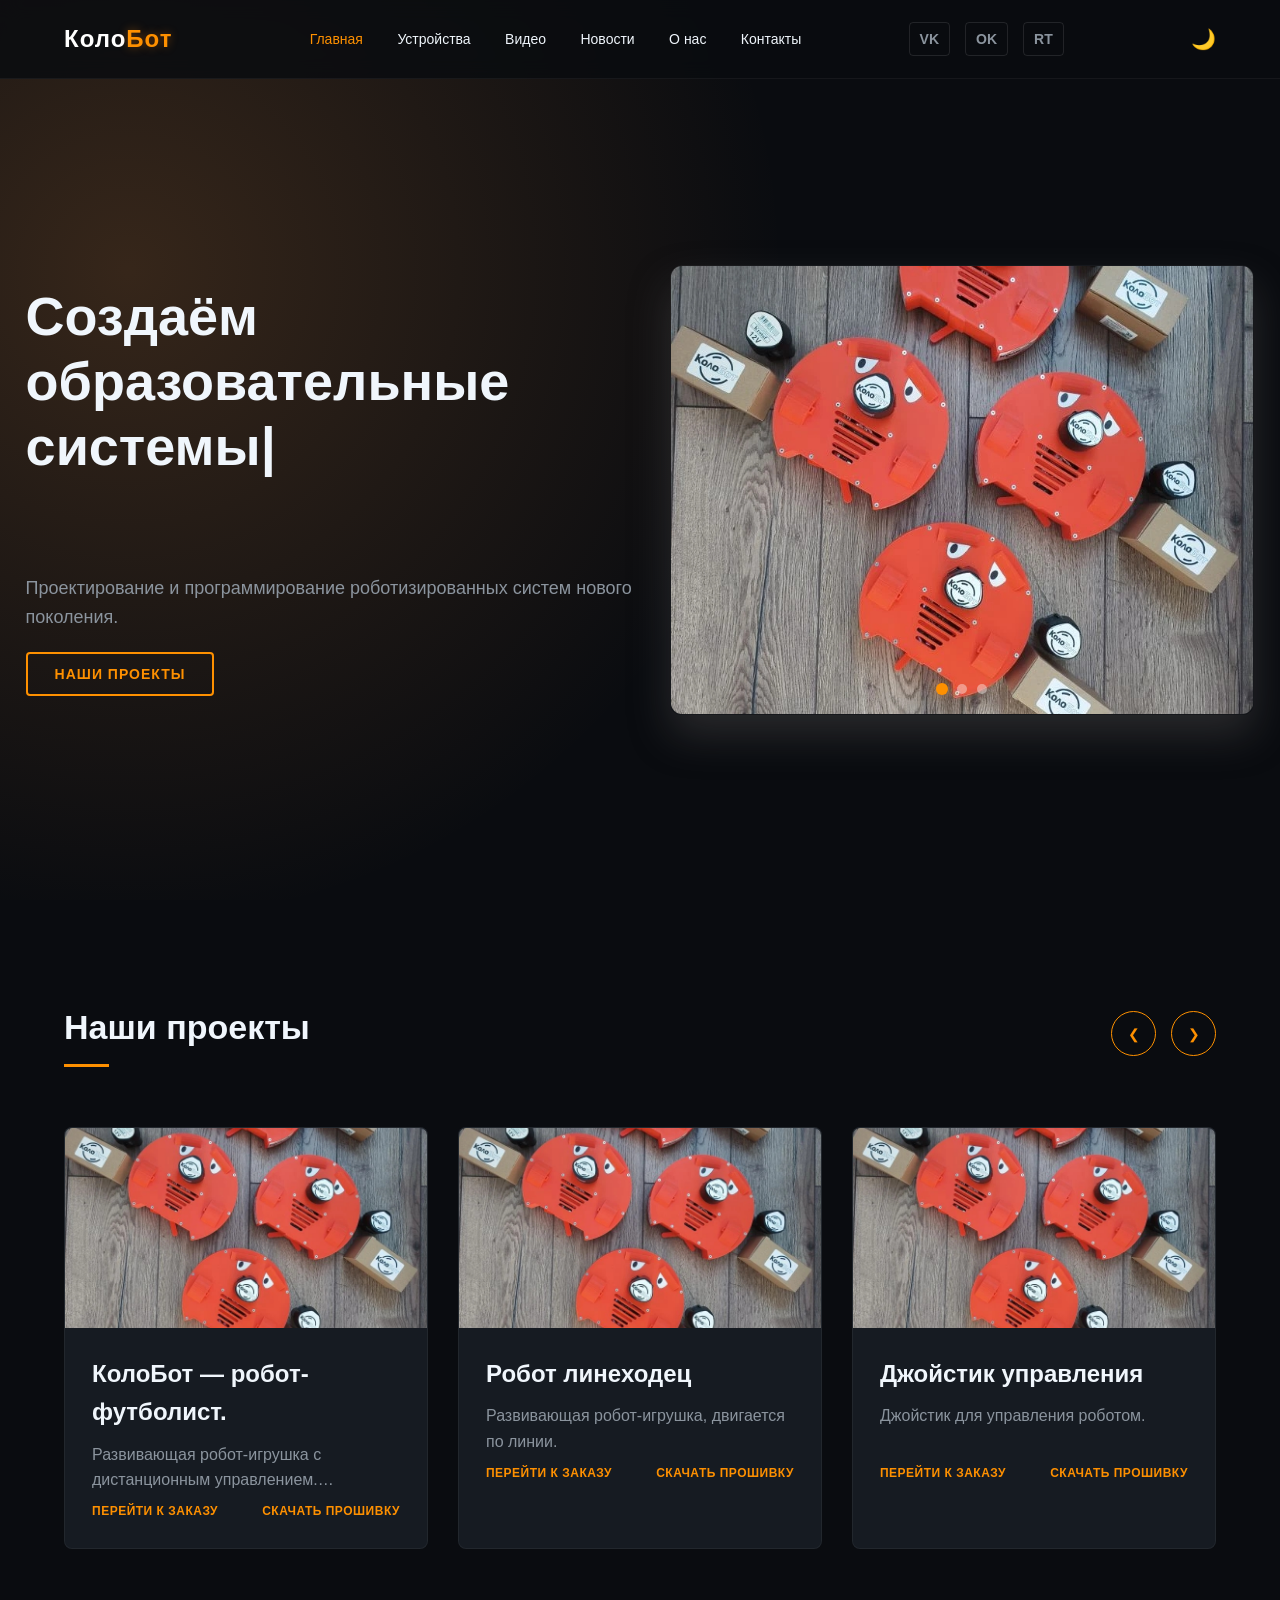
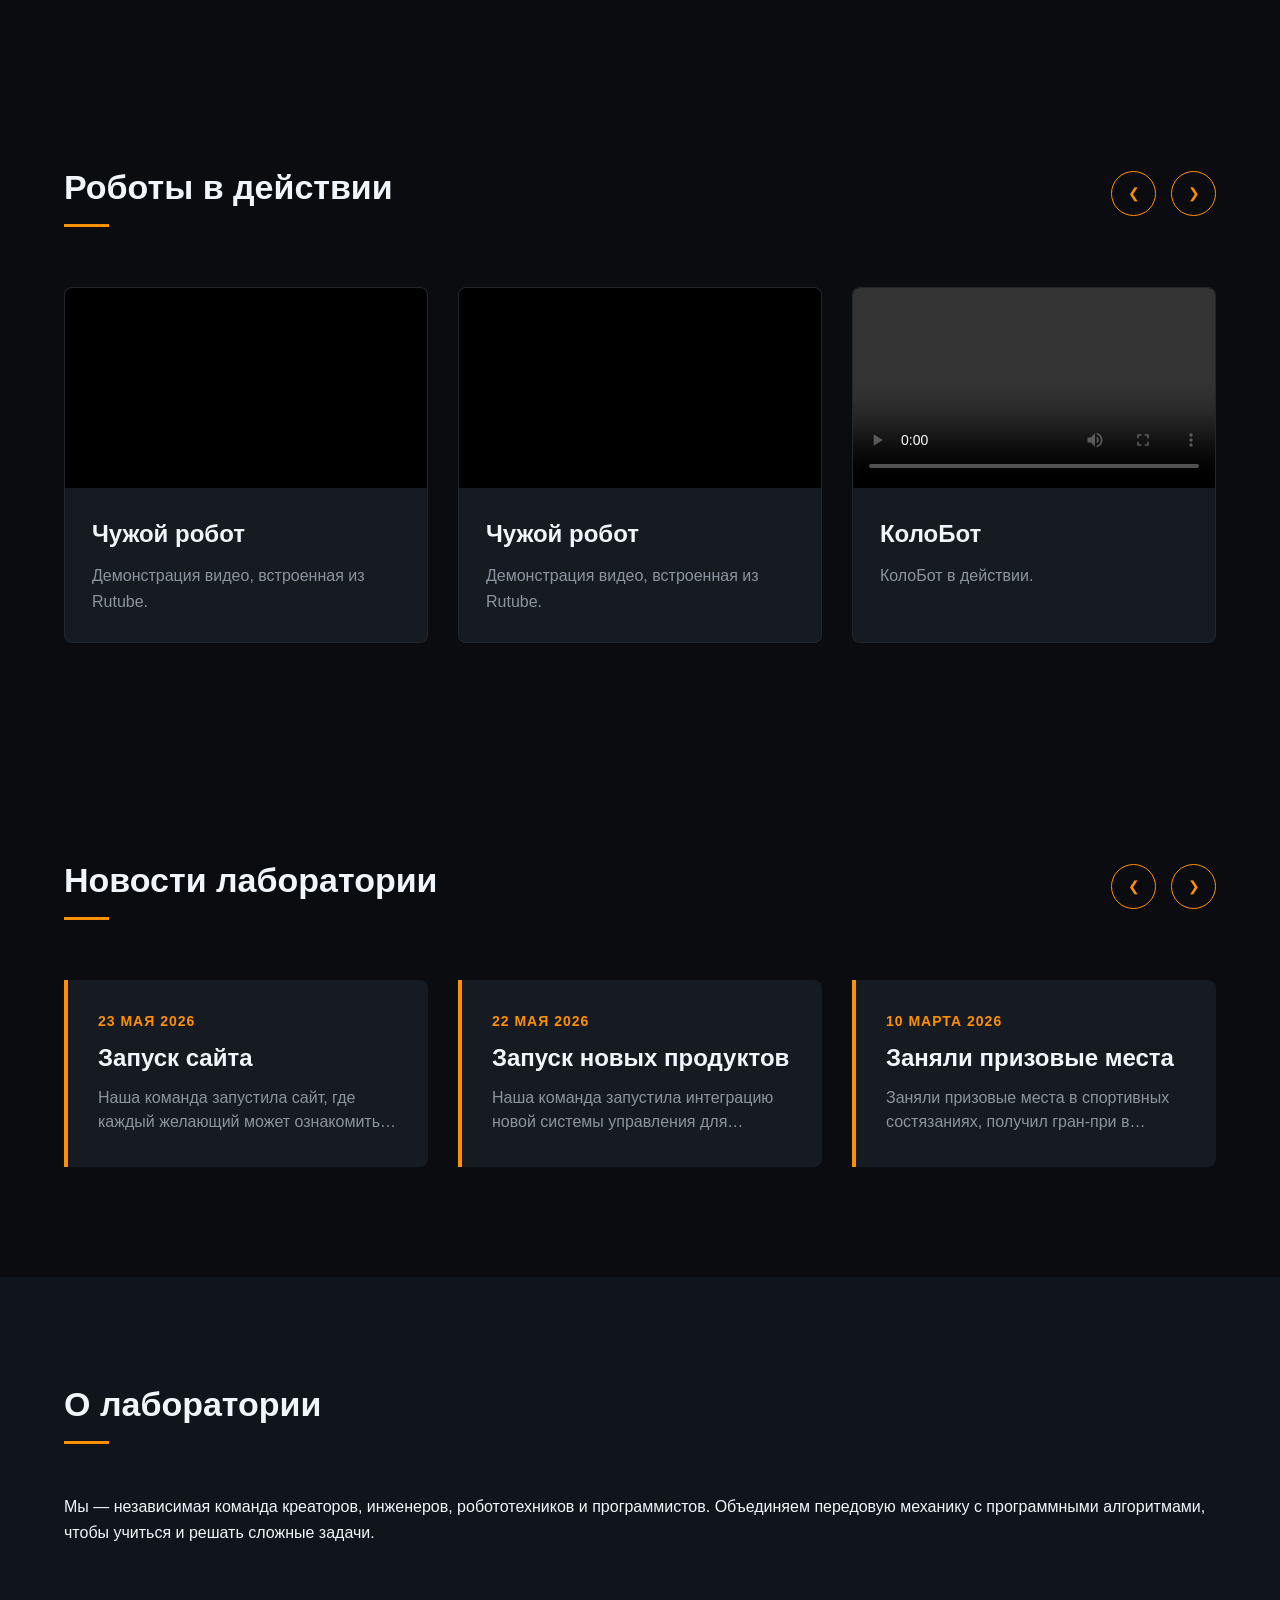
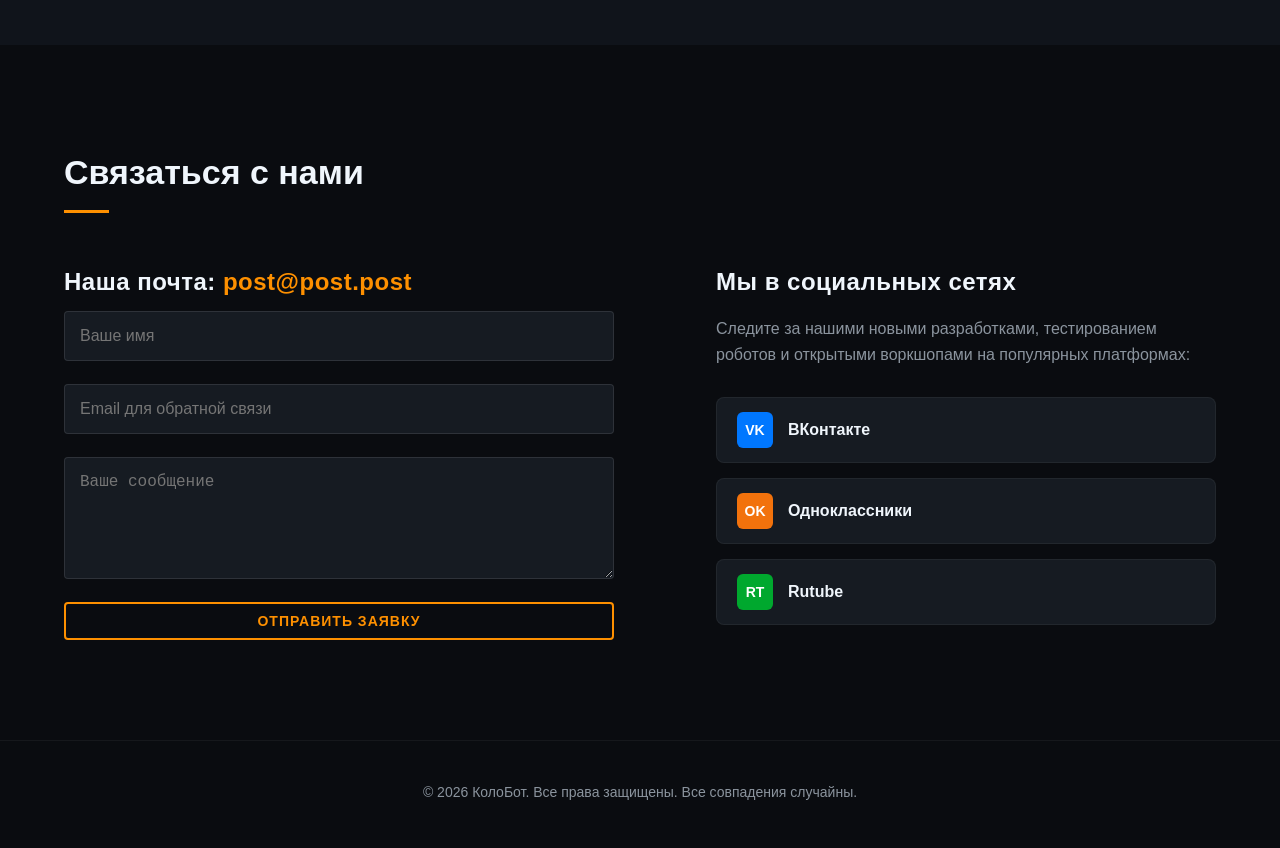
==== commit f030b4f3: "Add files via upload" ====
--- a/index.html
+++ b/index.html
@@ -132,7 +132,7 @@
             <h2 class="section-title">Связаться с нами</h2>
             <div class="contacts-container">
                 <form class="contact-form" id="contactForm">
-                    <h3>Наша почта: <span>post@post.post</span></h3>
+                    <h3>Наша почта: <span data-link="emailLink"></span></h3>
                     <!-- Поле 1: Имя -->
                     <div class="form-group">
                         <input type="text" name="name" id="userName" placeholder="Ваше имя" required
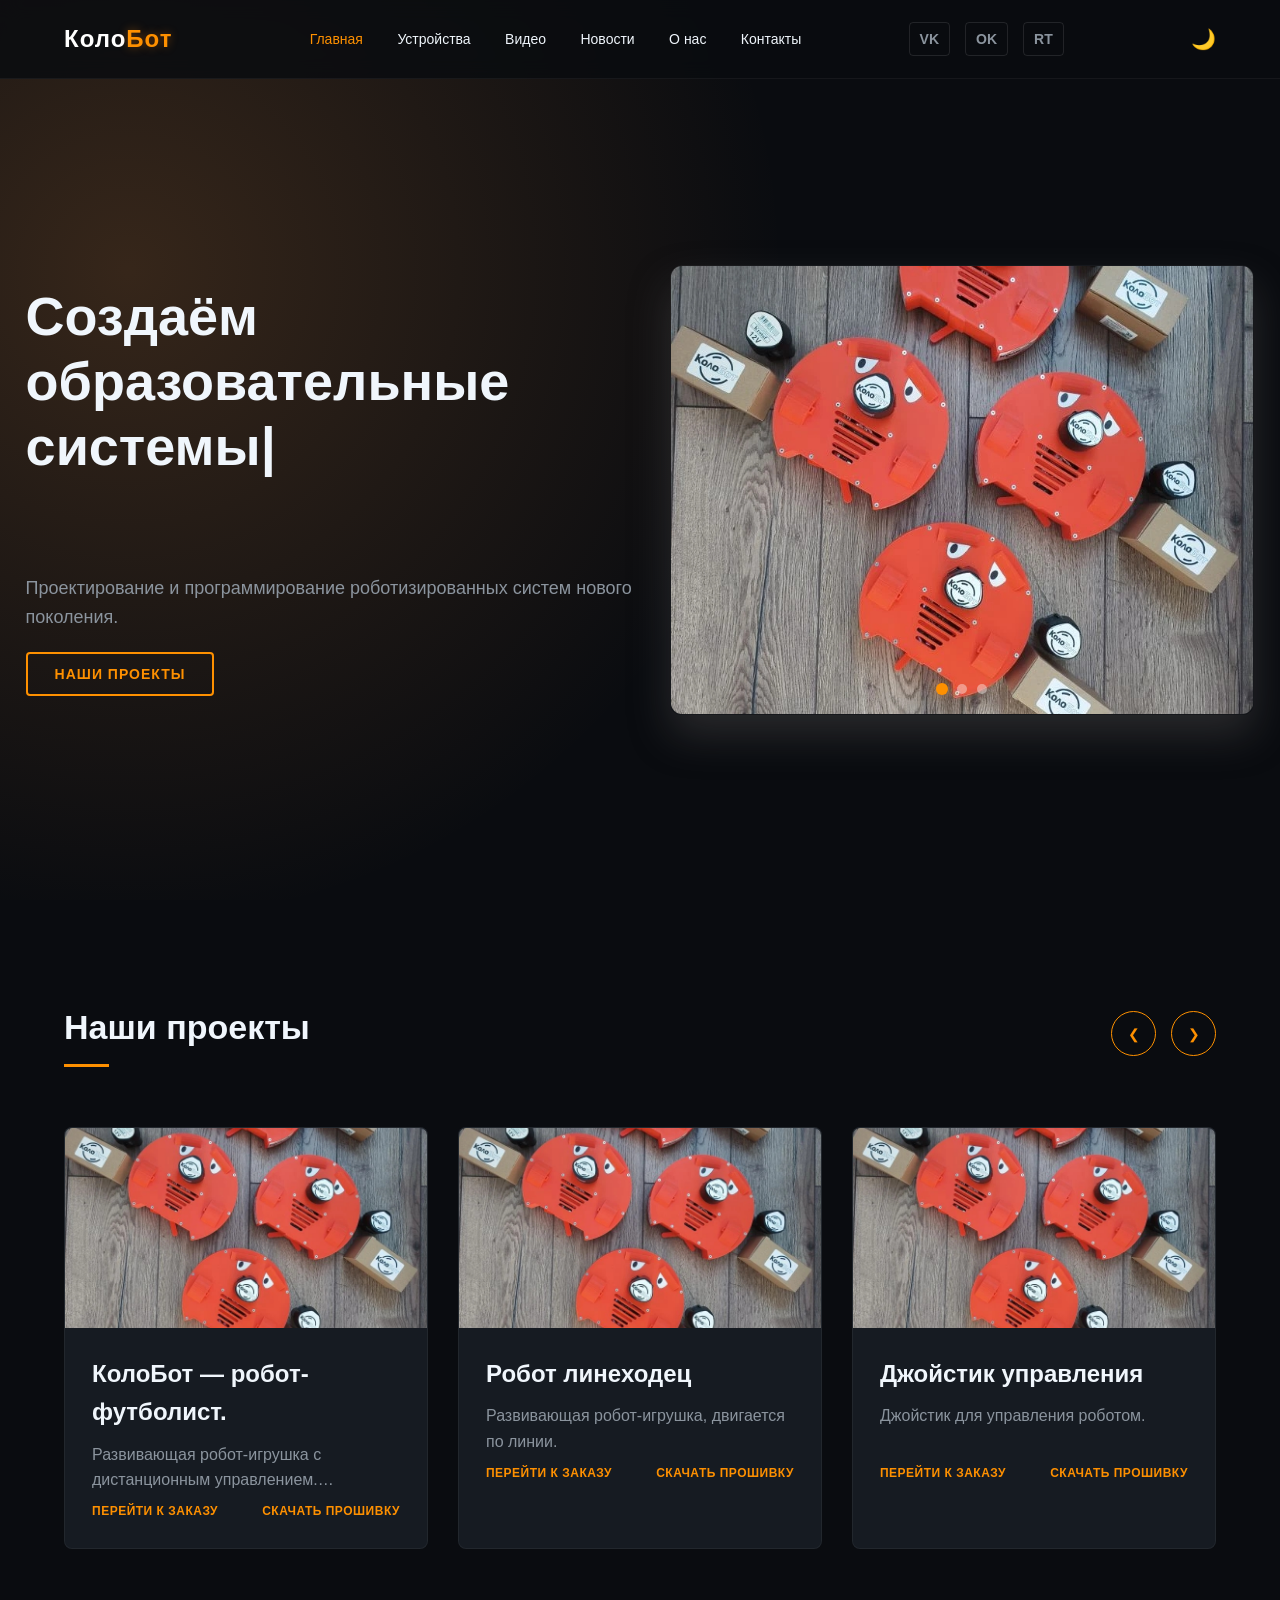
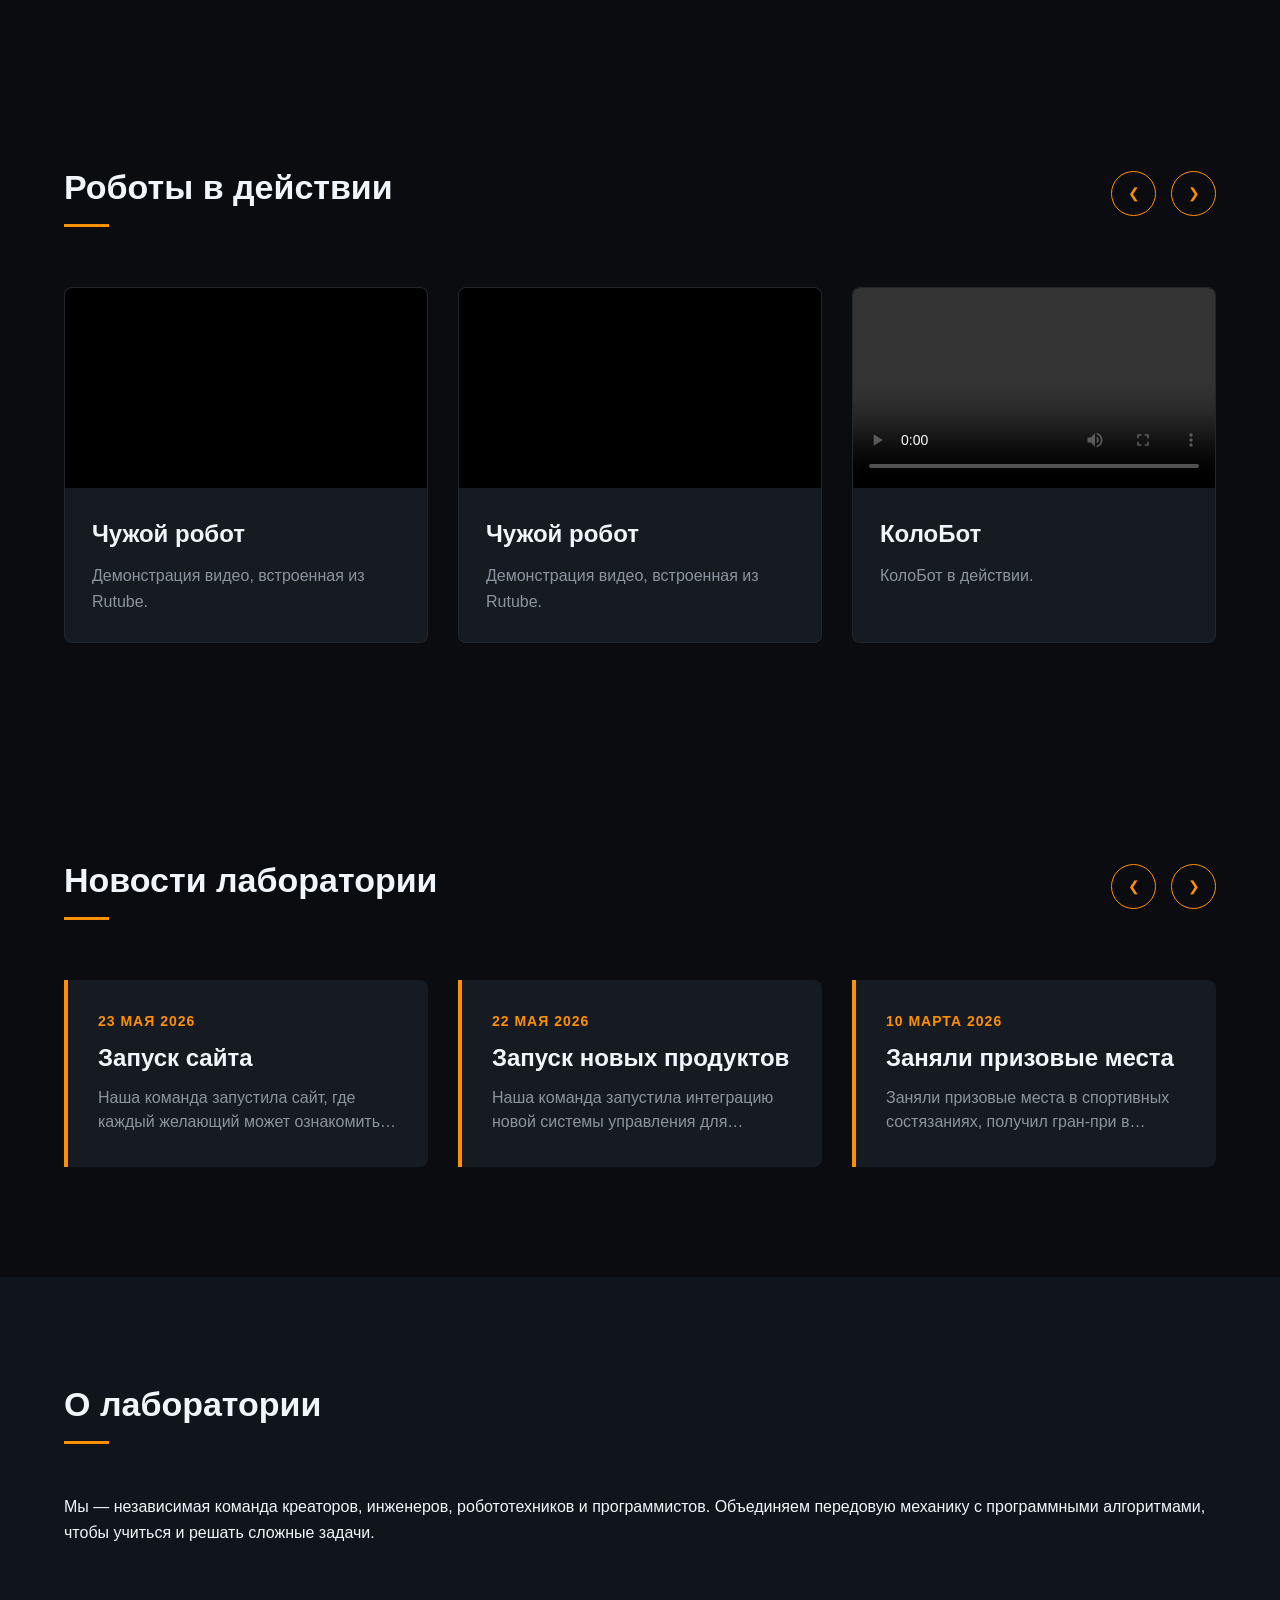
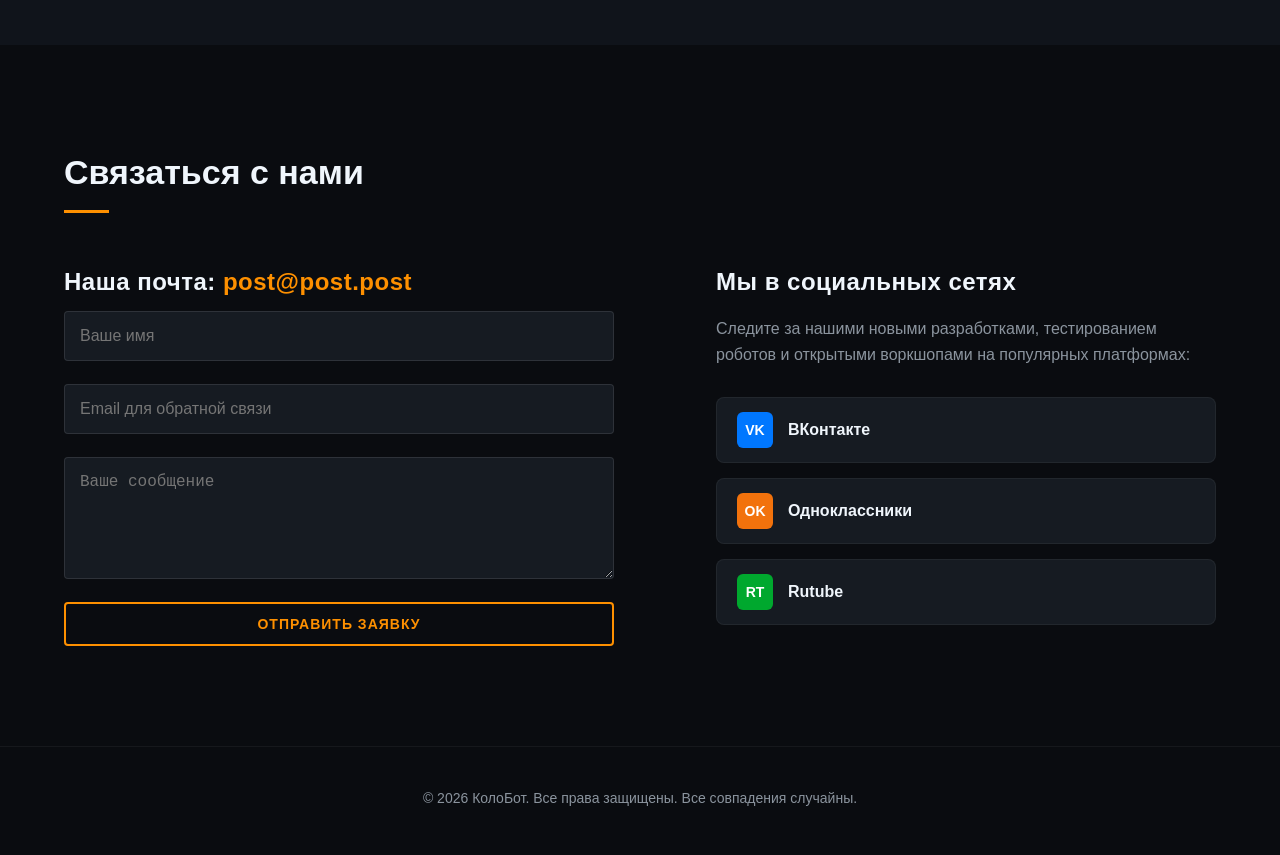
==== commit b82dd4c7: "Add files via upload" ====
--- a/index.html
+++ b/index.html
@@ -151,7 +151,7 @@
                             required></textarea>
                         <span class="error-message" id="messageError"></span>
                     </div>
-                    <button type="submit" class="btn-primary">Отправить заявку</button>
+                    <div type="submit" class="btn-primary">Отправить заявку</div>
                 </form>
                 <!-- Правая колонка: Социальные сети и инфо -->
                 <div class="contacts-info">
--- a/styles.css
+++ b/styles.css
@@ -214,6 +214,7 @@
     padding: 1vmin 3vmin;
     font-size: 14px;
     font-weight: 600;
+    text-align: center;
     text-decoration: none;
     text-transform: uppercase;
     letter-spacing: 1px;
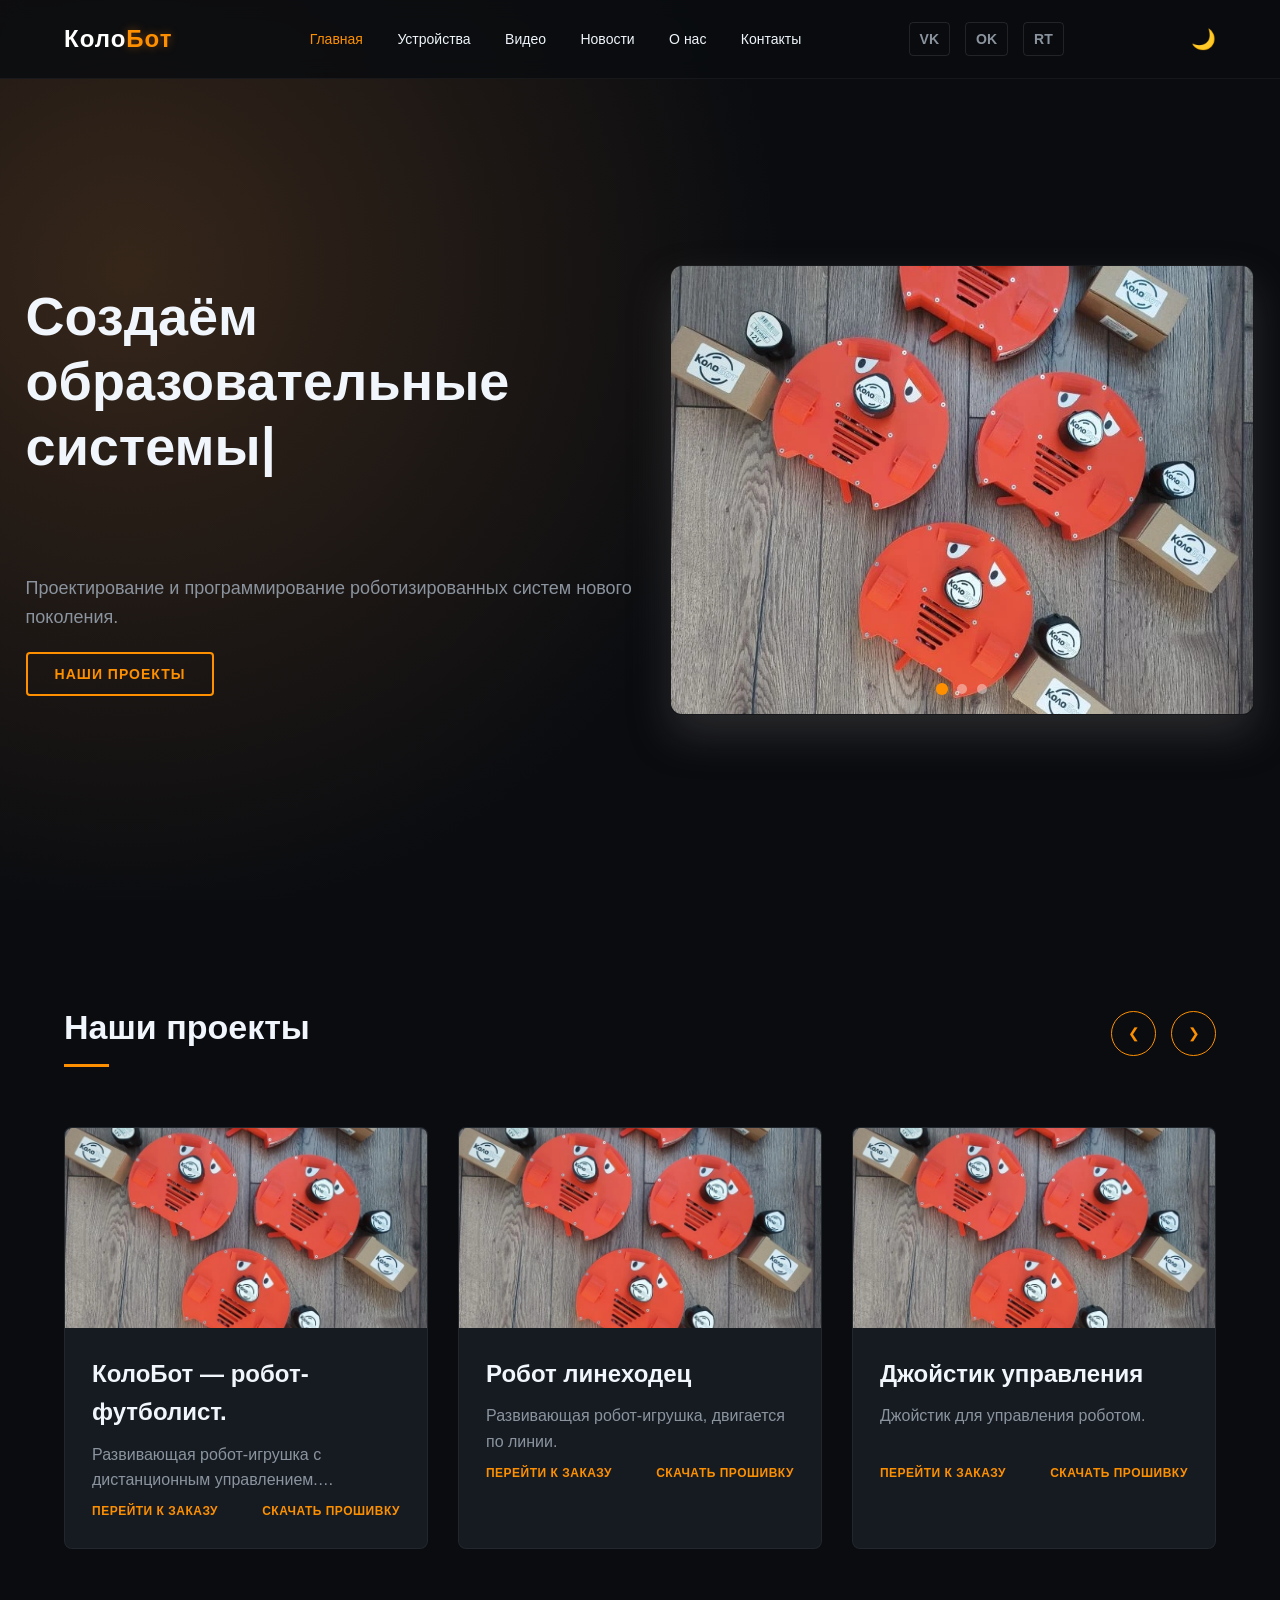
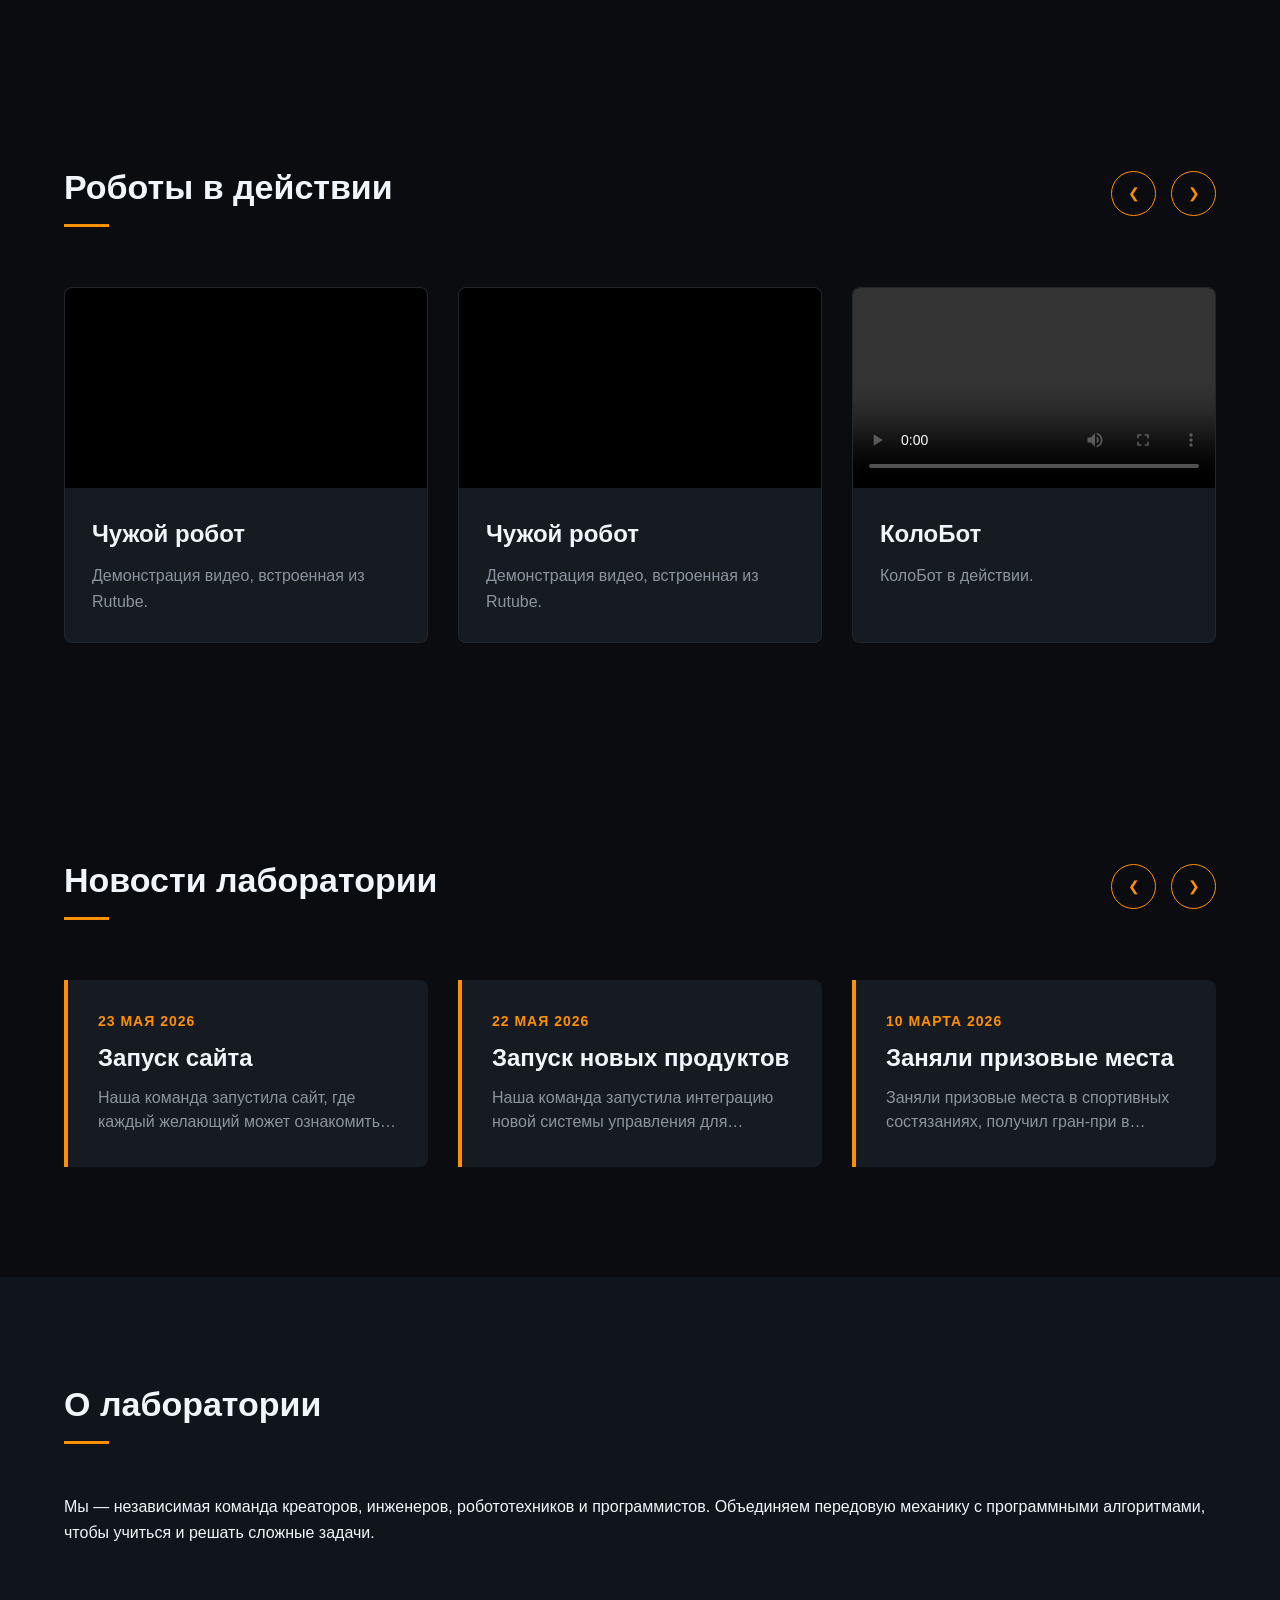
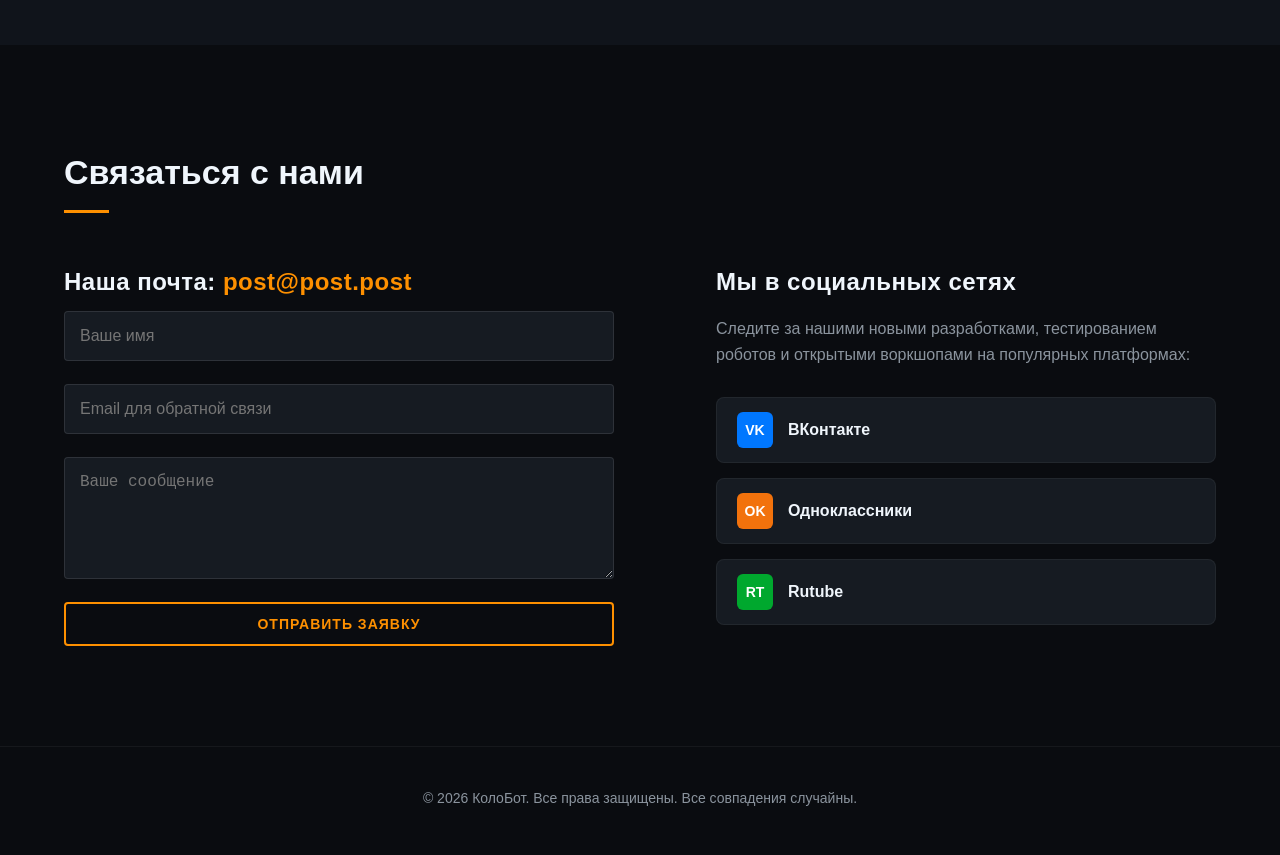
==== commit 7f11bf8e: "Add files via upload" ====
--- a/index.html
+++ b/index.html
@@ -151,7 +151,7 @@
                             required></textarea>
                         <span class="error-message" id="messageError"></span>
                     </div>
-                    <div type="submit" class="btn-primary">Отправить заявку</div>
+                    <button type="submit" class="btn-primary">Отправить заявку</button>
                 </form>
                 <!-- Правая колонка: Социальные сети и инфо -->
                 <div class="contacts-info">
--- a/styles.css
+++ b/styles.css
@@ -24,6 +24,10 @@
     background-color: var(--bg-dark);
     color: var(--text-main);
     line-height: 1.6;
+}
+
+button {
+  font: inherit; /* наследует шрифт от родителя */
 }
 
 html.light-theme {
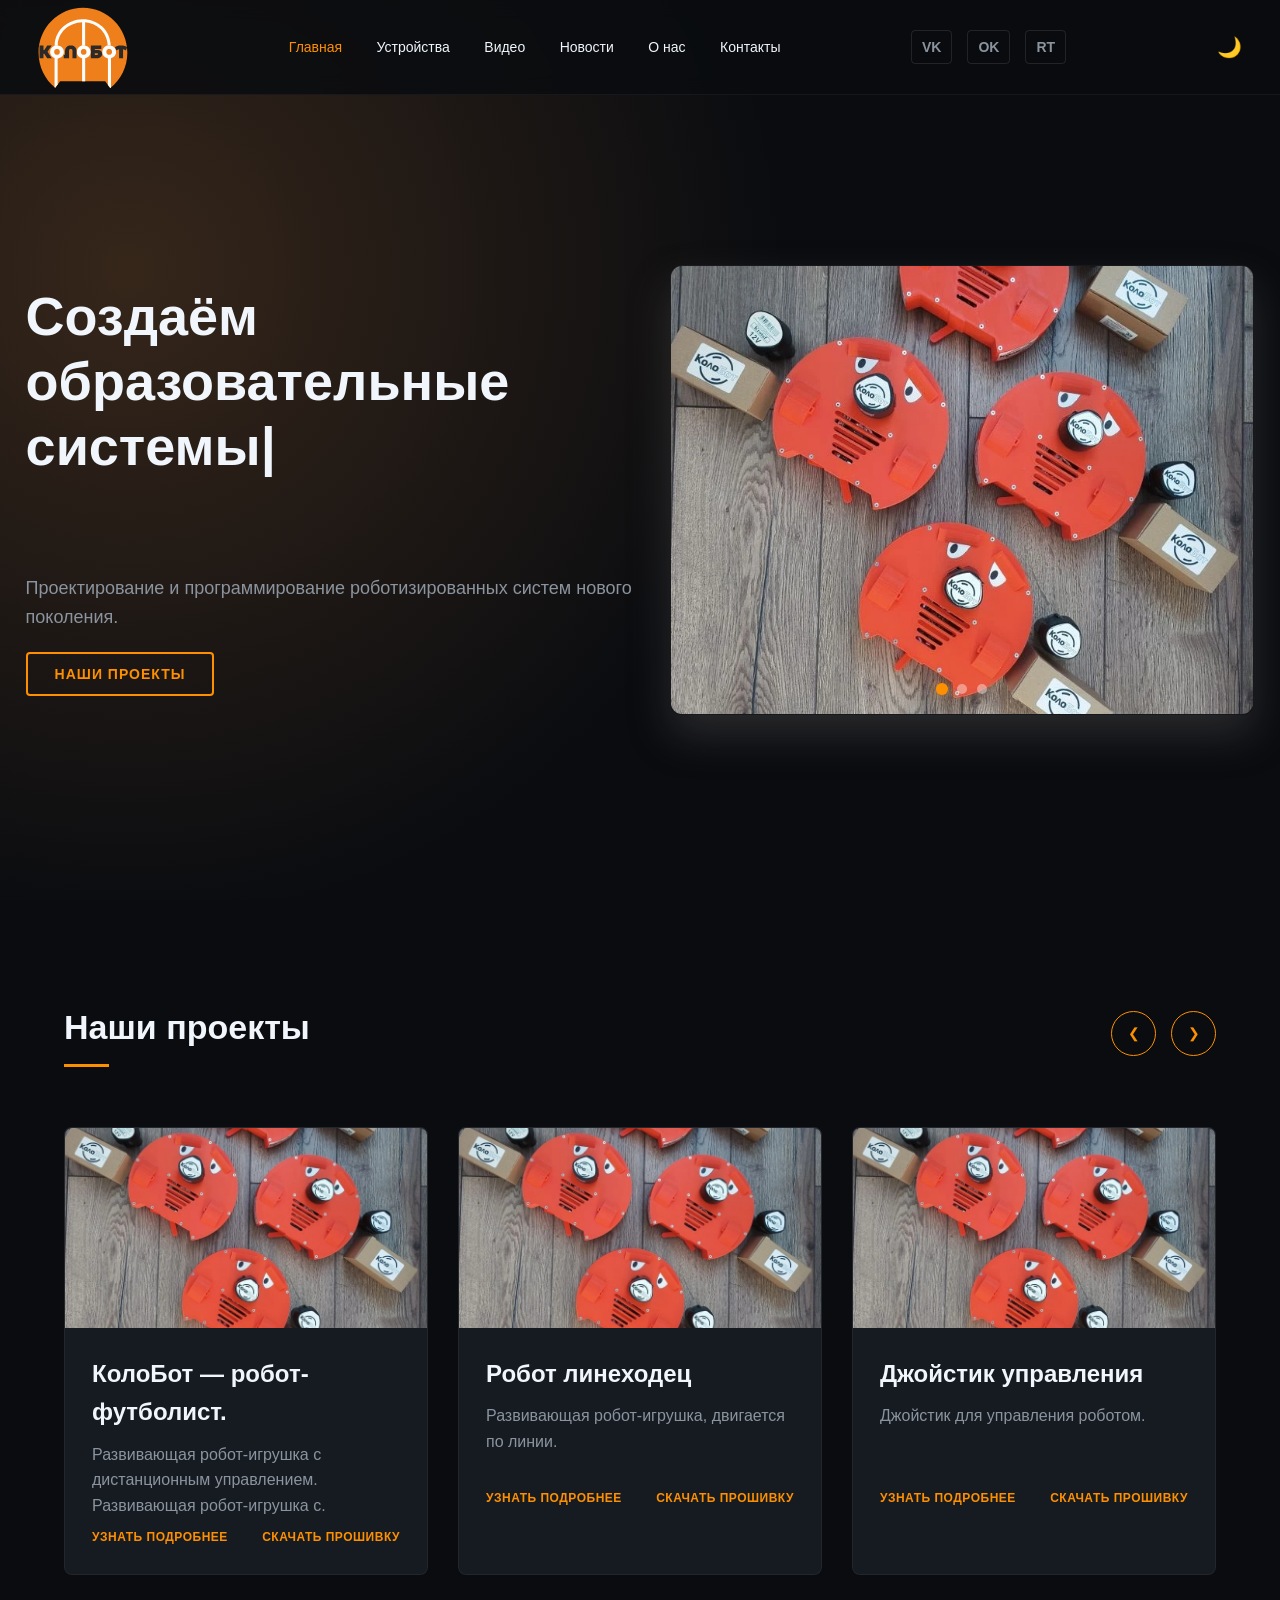
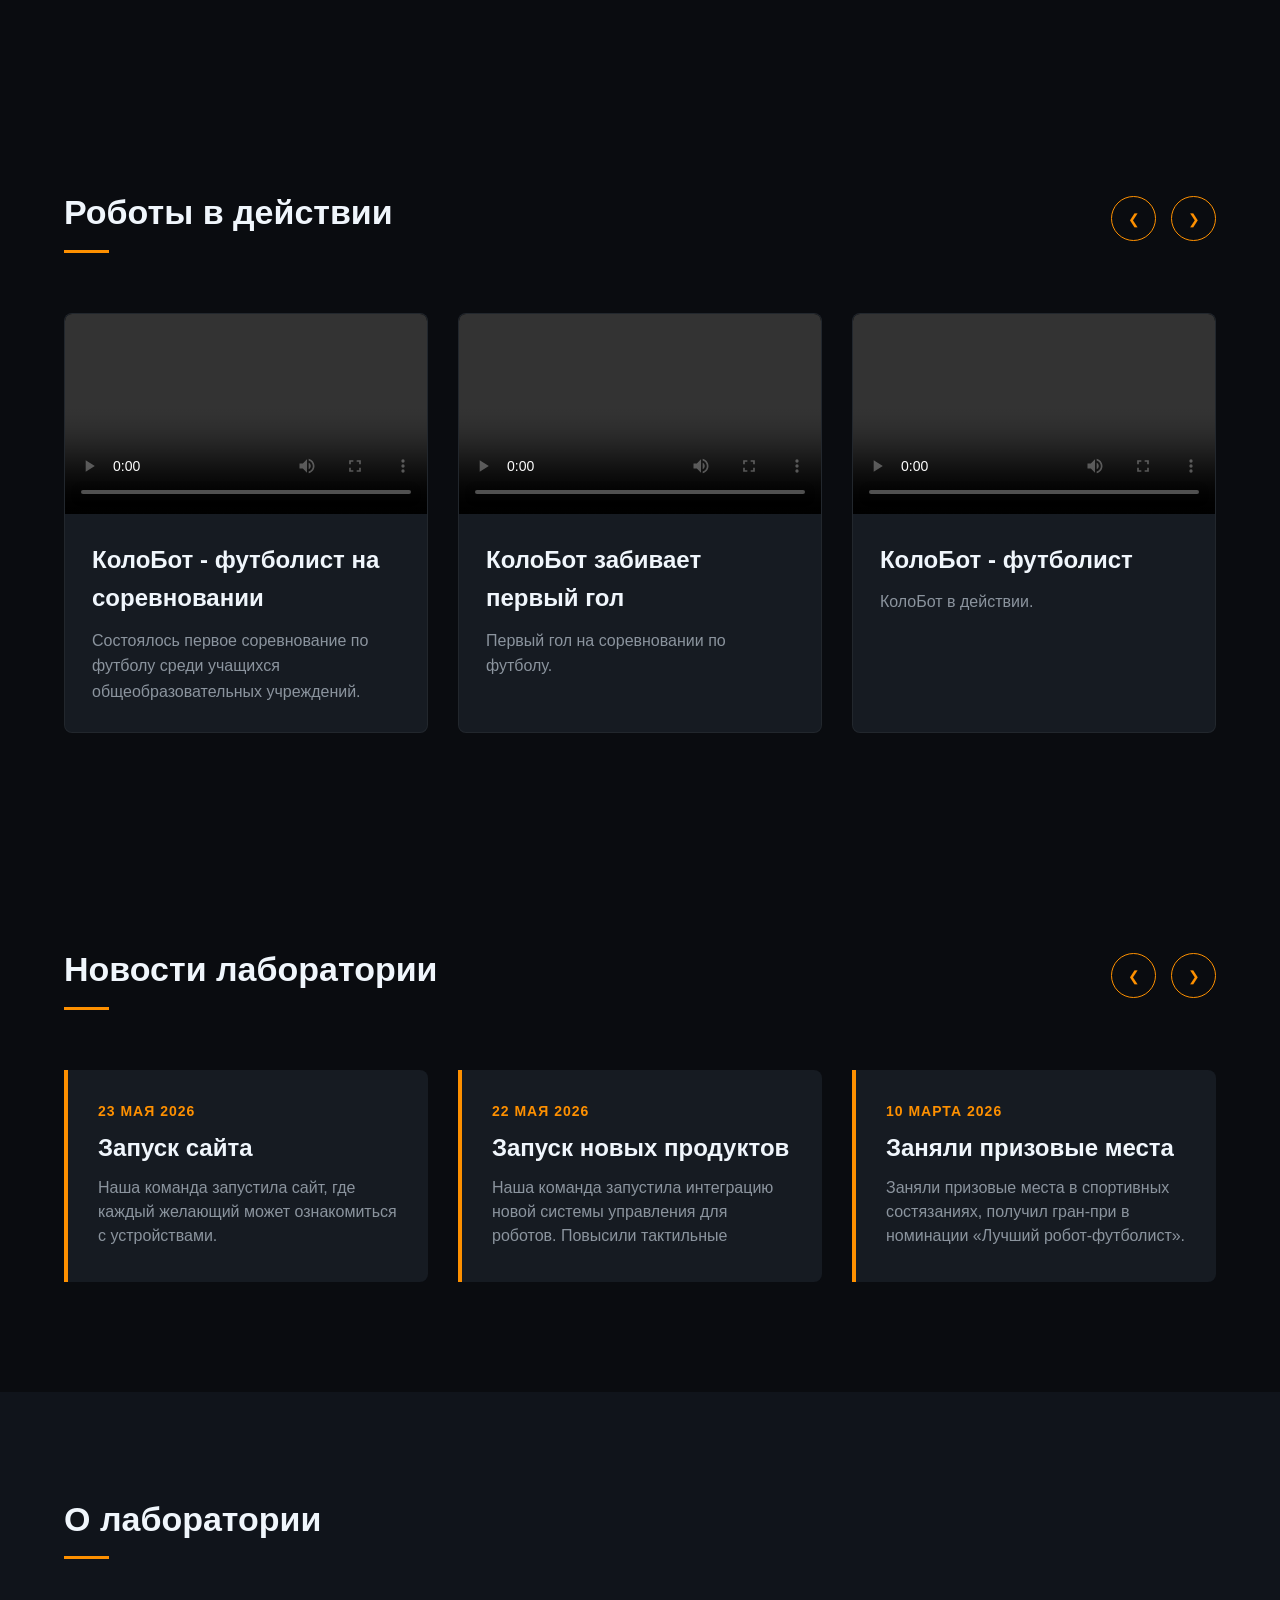
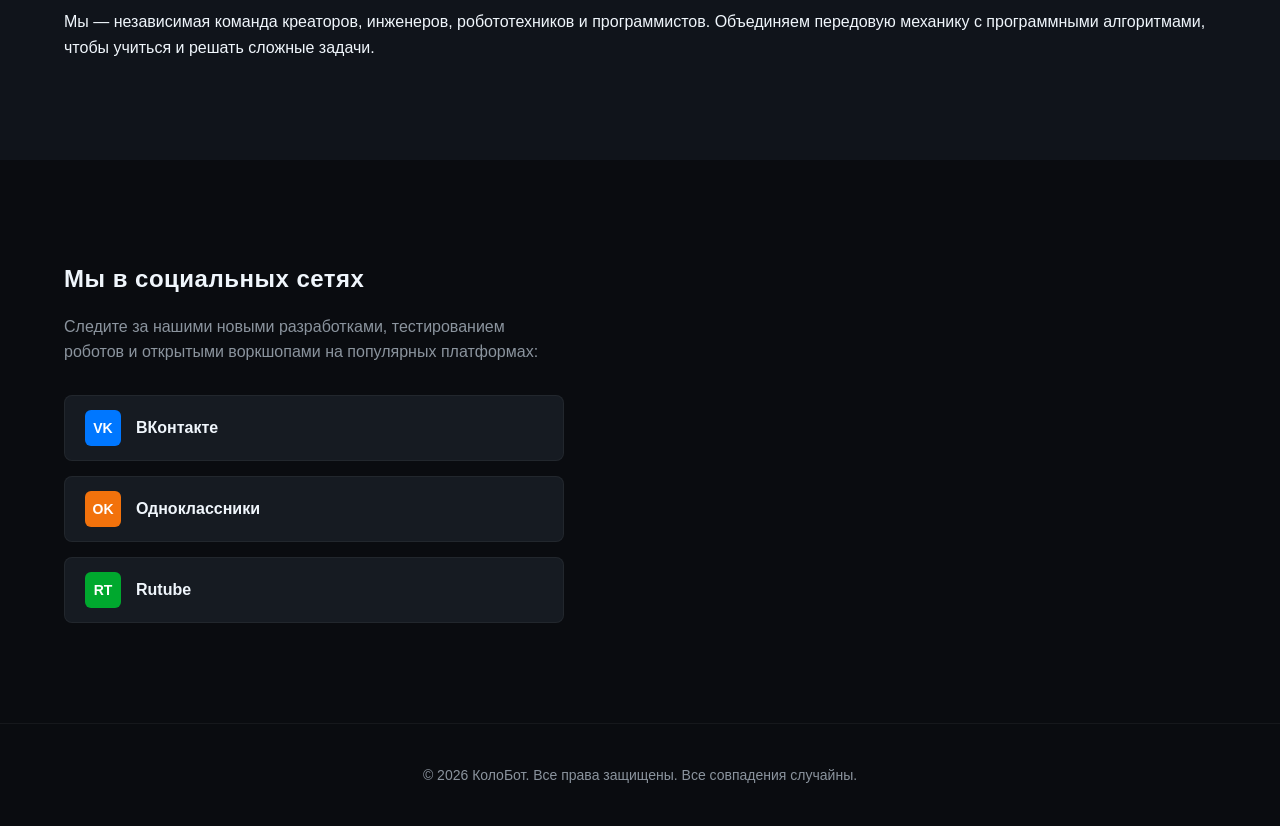
==== commit 7dd03291: "new change" ====
--- a/index.html
+++ b/index.html
@@ -16,7 +16,47 @@
 
 <body>
     <header class="header">
-        <a href="#main" title="Лаборатория робототехники" class="logo">Коло<span>Бот</span></a>
+        <a href="#main" title="Лаборатория робототехники" class="logo">
+            <svg xmlns="http://www.w3.org/2000/svg" width="100%" height="100%" viewBox="0 200 5700 5200">
+ <defs>
+  <style type="text/css">
+    .fil3 {fill: #FEFEFE}
+    .fil2 {fill: #2B2A29}
+    .fil0 {fill:#EF7F1A}
+    .fil1 {fill:#FEFEFE;fill-rule:nonzero}
+  </style>
+ </defs>
+   <path class="fil0" d="M2846.72 308.04c1552.86,0 2811.7,1274.58 2811.7,2846.84 0,911.3 -422.95,1722.56 -1080.92,2243.62l-320.17 -425.93 -2855.15 0 -311.91 405.19c-643.23,-521.71 -1055.24,-1323.53 -1055.24,-2222.88 0,-1572.26 1258.84,-2846.84 2811.69,-2846.84z"/>
+   <polygon class="fil1" points="2793.5,4972.24 2793.5,3449.49 2987.12,3449.49 2987.12,4972.24 "/>
+   <path class="fil1" d="M4430.5 5202.92l-0.04 -1737.34 193.63 0 1.12 1894.27c-15.8,13.05 -31.72,25.85 -47.73,38.63l-146.98 -195.56z"/>
+   <polygon class="fil1" points="1048.7,5343.3 1050,3454.74 1243.62,3454.74 1243.6,5178.56 1091.51,5380.88 "/>
+   <path class="fil1" d="M1056.51 2715.8l-0.6 -25.91c0,-463.22 208.06,-874.3 530.97,-1171.21 320.56,-294.73 755.46,-476.77 1212.04,-484.46l29.99 -0.62c478.85,0 916.09,169.98 1237.99,464.48 312.85,286.24 515.94,721.34 541.83,1199.59l-192.85 9.84c-23,-424.93 -202.56,-814.26 -479.06,-1067.23 -251.3,-229.91 -583.48,-374.49 -952.06,-406.36l0 1485.32 -193.62 0 0 -1491.94c-404.19,9.53 -788.88,172 -1073.41,433.58 -284.72,261.8 -468.2,623.08 -468.2,1029.01 0,23.33 -0.27,16.23 -0.17,22.89l-192.85 3.02z"/>
+   <path class="fil2" d="M5518.81 2987.6c-28.12,-16.24 -57.26,-29.62 -87.29,-40.03 -14.12,-4.96 -28.58,-9.23 -43.34,-12.87l0 571.46 -252.29 0 0 -571.48c-14.88,3.66 -29.46,7.95 -43.73,12.89 -30.58,10.69 -60.02,24.07 -88.27,40.21l-41.51 23.68 -91.87 -202.13 33.53 -20.01c26.46,-15.81 53.79,-29.59 81.92,-41.3 27.96,-11.62 57.37,-21.51 88.17,-29.58 30.11,-7.88 
+   60.89,-13.83 92.17,-17.8 31.96,-4.06 63.56,-6.11 94.72,-6.11 64.37,0 127.2,7.98 188.41,23.91 31,8.05 60.46,17.94 88.32,29.58 28.53,11.92 55.7,25.72 81.45,41.3l33.28 20.13 -91.96 
+   202.26 -41.71 -24.11z"/>
+   <path class="fil2" d="M3391.52 2706.73l618.38 0 0 218.73 -410.87 0 0 58.92 153.54 0c46.49,0 88.26,5.08 125.23,15.2 38.74,10.6 71.69,26.73 98.75,48.28 39.09,31.14 64.21,71.91 76.15,
+   120.05 8.14,44.62 6.14,53 6.14,105.34 -7.56,68.43 -37.67,123.28 -90.27,164.52 -29.64,23.21 -64.98,40.56 -105.98,51.92 -39.53,10.98 -84.01,16.47 -133.41,16.47l-381.42 0 0 -799.43 43.76 0zm328.51 589.86c17.69,0 32.64,-1.58 44.74,-4.69 10.59,-2.68 19.2,-6.55 25.89,-11.5 5.13,-3.82 8.98,-8.48 11.48,-13.89 2.86,-6.19 4.29,-14.14 4.29,-23.79 0,-16.36 -4.76,-27.97 -14.25,-34.8 -13.91,-9.99 -37.98,-15 -72.15,-15l-121 0 0 103.67 121 0z"/>
+   <path class="fil3" d="M2892.39 3518.36c-81.12,0 -154.64,-17.71 -220.53,-53.09 -33.02,-17.72 -62.55,-38.93 -88.56,-63.51 -26.24,-24.98 -48.79,-53.02 -67.54,-84.27 -18.88,-31.49 
+   -33.08,-64.98 -42.52,-100.38 -9.4,-35.29 -14.12,-72.19 -14.12,-110.66 0,-38.48 4.72,-75.38 14.12,-110.67 9.44,-35.4 23.64,-68.89 42.52,-100.38 18.75,-31.23 41.3,-59.29 67.54,-84.11 26.01,-24.74 55.56,-45.94 88.56,-63.67 32.77,-17.61 67.83,-30.88 105.07,-39.77 37.07,-8.86 75.6,-13.32 115.46,-13.32 81.16,0 154.5,17.71 220.03,53.09 32.85,17.75 62.33,38.95 
+   88.31,63.51 26.08,24.82 48.65,52.85 67.59,84.1 19.22,31.72 33.63,65.22 43.1,100.37 9.49,35.26 14.25,72.21 14.25,110.85 0,38.63 -4.76,75.58 -14.25,110.84 -9.47,35.15 -23.88,68.66 -43.1,
+   100.37 -18.94,31.25 -41.51,59.28 -67.59,83.94 -25.98,24.72 -55.46,45.92 -88.31,63.67 -32.58,17.59 -67.5,30.88 -104.69,39.79 -37.02,8.87 -75.48,13.3 -115.34,13.3zm0 -227.86c34.47,0 65.28,-7.74 92.38,-23.18 13.41,-7.63 25.36,-16.79 35.8,-27.34 10.57,-10.72 19.74,-23.01 27.43,-36.77 7.72,-13.79 13.56,-28.74 17.47,-44.65 3.9,-15.93 5.88,-33.35 5.88,-52.11 0,
+   -36.64 -7.79,-68.94 -23.35,-96.77 -7.69,-13.76 -16.86,-26.03 -27.43,-36.75 -10.44,-10.57 -22.39,-19.73 -35.8,-27.36 -27.1,-15.44 -57.91,-23.18 -92.38,-23.18 -34.47,0 -65.28,7.74 -92.37,23.18 -13.41,7.63 -25.37,16.79 -35.82,27.36 -10.57,10.72 -19.75,23 -27.43,36.75 -7.7,13.81 -13.55,28.72 -17.45,44.65 -3.91,15.95 -5.89,33.35 -5.89,52.12 0,18.76 1.98,
+   36.18 5.89,52.11 3.9,15.91 9.73,30.86 17.45,44.65 7.68,13.76 16.86,26.05 27.43,36.77 10.43,10.55 22.39,19.69 35.82,27.34 13.32,7.6 27.74,13.37 43.13,17.29 15.39,3.93 31.84,5.89 49.24,5.89z"/>
+   <path class="fil2" d="M2075.73 2694.53c34.37,0 67.24,3.53 98.44,10.59 31.31,7.09 60.69,17.84 88.01,32.17 27.85,14.53 52.61,32.58 74.3,54.09 21.46,21.27 39.91,45.99 55.19,74.03 15.16,27.8 26.54,58.35 34.01,91.49 7.41,32.71 11.12,67.69 11.12,104.8l0 444.46 -253.3 0 0 -458.71c0,-44.02 -9.54,-76.04 -28.56,-96.01 -9.08,-9.54 -19.83,-16.7 -32.14,-21.45 
+   -13.14,-5.06 -28.84,-7.6 -47.07,-7.6 -18.48,0 -34.57,2.6 -48.15,7.72 -12.71,4.89 -23.69,12.07 -32.77,21.5 -9.09,9.42 -16.04,21.48 -20.82,36.11 -5.37,16.48 -8.07,36.4 -8.07,59.73l0 458.71 -334.16 0 -1.66 -221.77 82.52 0 0 -222.69c0,-37.11 3.71,-72.09 11.12,-104.8 7.47,-33.14 18.85,-63.69 34.01,-91.49 15.3,-28.04 33.82,-52.83 55.49,-74.18 21.62,-21.34 46.51,-39.34 74.52,-53.94 27.55,-14.37 57.14,-25.1 88.65,-32.17 31.65,-7.06 64.72,-10.59 99.32,-10.59z"/>
+   <path class="fil3" d="M1203.93 3518.36c-81.12,0 -154.64,-17.71 -220.53,-53.09 -33.01,-17.72 -62.55,-38.93 -88.56,-63.51 -26.24,-24.98 -48.79,-53.02 -67.53,-84.27 -18.89,-31.49 -33.09,-64.98 -42.53,-100.38 -9.4,-35.29 -14.12,-72.19 -14.12,-110.66 0,-38.48 4.72,-75.38 14.12,-110.67 9.44,-35.4 23.64,-68.89 42.53,-100.38 18.74,-31.23 41.29,-59.29 67.53,
+   -84.11 26.01,-24.74 55.56,-45.94 88.56,-63.67 32.77,-17.61 67.83,-30.88 105.07,-39.77 37.07,-8.86 75.6,-13.32 115.46,-13.32 81.16,0 154.5,17.71 220.03,53.09 32.85,17.75 62.33,38.95 88.31,63.51 26.08,24.82 48.65,52.85 67.59,84.1 19.22,31.72 33.63,65.22 43.1,100.37 9.49,35.26 14.25,72.21 14.25,110.85 0,38.63 -4.76,75.58 -14.25,110.84 -9.47,35.15 -23.88,
+   68.66 -43.1,100.37 -18.94,31.25 -41.51,59.28 -67.59,83.94 -25.98,24.72 -55.46,45.92 -88.31,63.67 -32.58,17.59 -67.5,30.88 -104.69,39.79 -37.02,8.87 -75.48,13.3 -115.34,13.3zm0 -227.86c34.47,0 65.28,-7.74 92.38,-23.18 13.41,-7.63 25.36,-16.79 35.8,-27.34 10.57,-10.72 19.74,-23.01 27.43,-36.77 7.72,-13.79 13.56,-28.74 17.47,-44.65 3.9,-15.93 5.88,
+   -33.35 5.88,-52.11 0,-36.64 -7.79,-68.94 -23.35,-96.77 -7.69,-13.76 -16.86,-26.03 -27.43,-36.75 -10.44,-10.57 -22.39,-19.73 -35.8,-27.36 -27.1,-15.44 -57.91,-23.18 -92.38,-23.18 -34.47,
+   0 -65.28,7.74 -92.37,23.18 -13.41,7.63 -25.37,16.79 -35.82,27.36 -10.57,10.72 -19.75,23 -27.43,36.75 -7.7,13.81 -13.55,28.72 -17.45,44.65 -3.91,15.95 -5.88,33.35 -5.88,52.12 0,18.76 1.97,36.18 5.88,52.11 3.9,15.91 9.73,30.86 17.45,44.65 7.68,13.76 16.86,26.05 27.43,36.77 10.43,10.55 22.39,19.69 35.82,27.34 13.32,7.6 27.74,13.37 43.13,17.29 15.39,3.93 31.84,5.89 49.24,5.89z"/>
+   <polygon class="fil2" points="394.03,3219.37 347.64,3219.37 347.64,3506.16 96.37,3506.16 96.37,2706.73 347.64,2706.73 347.64,2994.55 398.27,2994.55 585.42,2706.73 865.19,2706.73 602.33,3094.66 870.61,3506.16 579.13,3506.16 "/>
+   <path class="fil3" d="M4508.57 3518.36c-81.12,0 -154.64,-17.71 -220.53,-53.09 -33.02,-17.72 -62.55,-38.93 -88.56,-63.51 -26.24,-24.98 -48.79,-53.02 -67.54,-84.27 -18.88,-31.49 -33.08,-64.98 -42.52,-100.38 -9.4,-35.29 -14.12,-72.19 -14.12,-110.66 0,-38.48 4.72,-75.38 14.12,-110.67 9.44,-35.4 23.64,-68.89 42.52,-100.38 18.75,-31.23 41.3,-59.29 67.54,
+   -84.11 26.01,-24.74 55.56,-45.94 88.56,-63.67 32.77,-17.61 67.83,-30.88 105.07,-39.77 37.07,-8.86 75.6,-13.32 115.46,-13.32 81.16,0 154.5,17.71 220.03,53.09 32.85,17.75 62.33,38.95 88.31,63.51 26.08,24.82 48.65,52.85 67.59,84.1 19.22,31.72 33.63,65.22 43.1,100.37 9.49,35.26 14.25,72.21 14.25,110.85 0,38.63 -4.76,75.58 -14.25,110.84 -9.47,35.15 
+   -23.88,68.66 -43.1,100.37 -18.94,31.25 -41.51,59.28 -67.59,83.94 -25.98,24.72 -55.46,45.92 -88.31,63.67 -32.58,17.59 -67.5,30.88 -104.69,39.79 -37.02,8.87 -75.48,13.3 -115.34,13.3zm0 -227.86c34.47,0 65.28,-7.74 92.38,-23.18 13.41,-7.63 25.36,-16.79 35.8,-27.34 10.57,-10.72 19.74,-23.01 27.43,-36.77 7.72,-13.79 13.56,-28.74 17.47,-44.65 3.9,-15.93 
+   5.88,-33.35 5.88,-52.11 0,-36.64 -7.79,-68.94 -23.35,-96.77 -7.69,-13.76 -16.86,-26.03 -27.43,-36.75 -10.44,-10.57 -22.39,-19.73 -35.8,-27.36 -27.1,-15.44 -57.91,-23.18 -92.38,-23.18 -34.47,0 -65.28,7.74 -92.37,23.18 -13.41,7.63 -25.37,16.79 -35.82,27.36 -10.57,10.72 -19.75,23 -27.43,36.75 -7.7,13.81 -13.55,28.72 -17.45,44.65 -3.91,15.95 
+   -5.88,33.35 -5.88,52.12 0,18.76 1.97,36.18 5.88,52.11 3.9,15.91 9.73,30.86 17.45,44.65 7.68,13.76 16.86,26.05 27.43,36.77 10.43,10.55 22.39,19.69 35.82,27.34 13.32,7.6 27.74,13.37 43.13,17.29 15.39,3.93 31.84,5.89 49.24,5.89z" />
+   </svg>
+        </a>
         <button class="menu-toggle" id="menuToggle" aria-label="Открыть меню">
             <span></span><span></span><span></span>
         </button>
@@ -60,9 +100,9 @@
                     <!-- Слайд 1 (активный по умолчанию) -->
                     <div class="slide active" style="background-image: url('image/head-img_1.jpg');"></div>
                     <!-- Слайд 2 -->
-                    <div class="slide" style="background-color: #374151;"></div>
+                    <div class="slide" style="background-image: url('image/head-img_2.jpg');"></div>
                     <!-- Слайд 3 -->
-                    <div class="slide" style="background-image: url('image/head-img_1.jpg');"></div>
+                    <div class="slide" style="background-image: url('image/head-img_3.jpg');"></div>
                     <!-- Индикаторы (точки) -->
                     <div class="slideshow-dots" id="slideshowDots">
                         <span class="dot active"></span>
@@ -129,31 +169,7 @@
 
         <!-- Раздел: Контакты -->
         <section id="contacts" class="section">
-            <h2 class="section-title">Связаться с нами</h2>
-            <div class="contacts-container">
-                <form class="contact-form" id="contactForm">
-                    <h3>Наша почта: <span data-link="emailLink"></span></h3>
-                    <!-- Поле 1: Имя -->
-                    <div class="form-group">
-                        <input type="text" name="name" id="userName" placeholder="Ваше имя" required
-                            autocomplete="name">
-                        <span class="error-message" id="nameError"></span>
-                    </div>
-                    <!-- Поле 2: Email -->
-                    <div class="form-group">
-                        <input type="email" name="email" id="userEmail" placeholder="Email для обратной связи" required
-                            autocomplete="email">
-                        <span class="error-message" id="emailError"></span>
-                    </div>
-                    <!-- Поле 3: Текст сообщения -->
-                    <div class="form-group">
-                        <textarea name="message" id="userMessage" placeholder="Ваше сообщение" rows="5"
-                            required></textarea>
-                        <span class="error-message" id="messageError"></span>
-                    </div>
-                    <button type="submit" class="btn-primary">Отправить заявку</button>
-                </form>
-                <!-- Правая колонка: Социальные сети и инфо -->
+                <!-- Колонка: Социальные сети и инфо -->
                 <div class="contacts-info">
                     <h3>Мы в социальных сетях</h3>
                     <p class="contacts-text">Следите за нашими новыми разработками, тестированием роботов и открытыми
--- a/styles.css
+++ b/styles.css
@@ -98,7 +98,8 @@
     display: flex;
     justify-content: space-between;
     align-items: center;
-    padding: 20px 5%;
+    /*padding: 20px 5%;*/
+    padding: 6px 3%;
     background-color: rgba(10, 12, 16, 0.85);
     backdrop-filter: blur(10px);
     z-index: 1000;
@@ -106,6 +107,8 @@
 }
 
 .logo {
+    display: grid;
+    width: 10vmin;
     font-size: 24px;
     font-weight: 800;
     letter-spacing: 1px;
@@ -708,15 +711,15 @@
 .card-content p,
 .news-card p {
     display: -webkit-box;
-    -webkit-line-clamp: 2;
-    line-clamp: 2;
+    /*-webkit-line-clamp: 2;
+    line-clamp: 2;*/
     /* Показывать строго 2 строки текста */
-    -webkit-box-orient: vertical;
+    /*-webkit-box-orient: vertical;*/
     overflow: hidden;
     /* Скрывать всё, что не поместилось */
     text-overflow: ellipsis;
     /* Добавляет троеточие в конце (...) */
-    height: calc(1.6em * 2);
+    height: calc(1.6em * 3);
     /* Фиксированная высота: interline (1.6) * 2 строки */
 }
 
